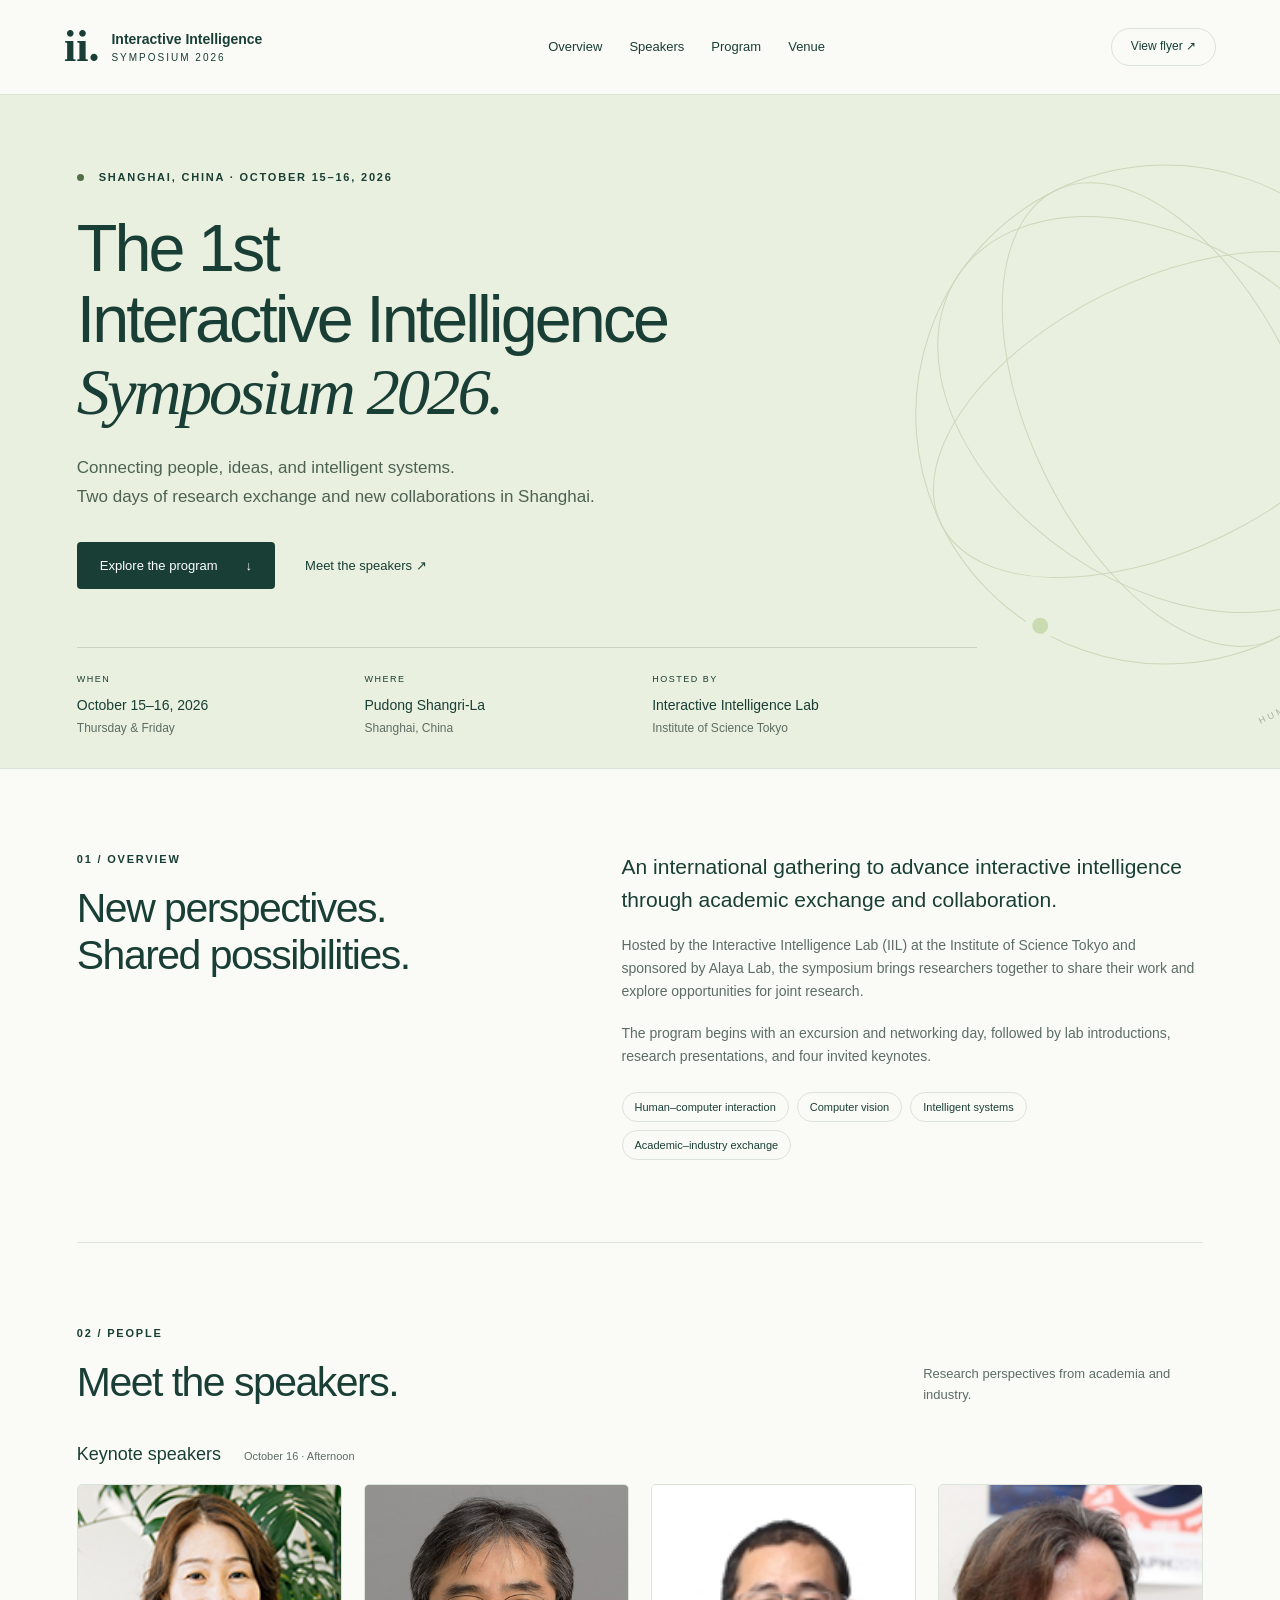
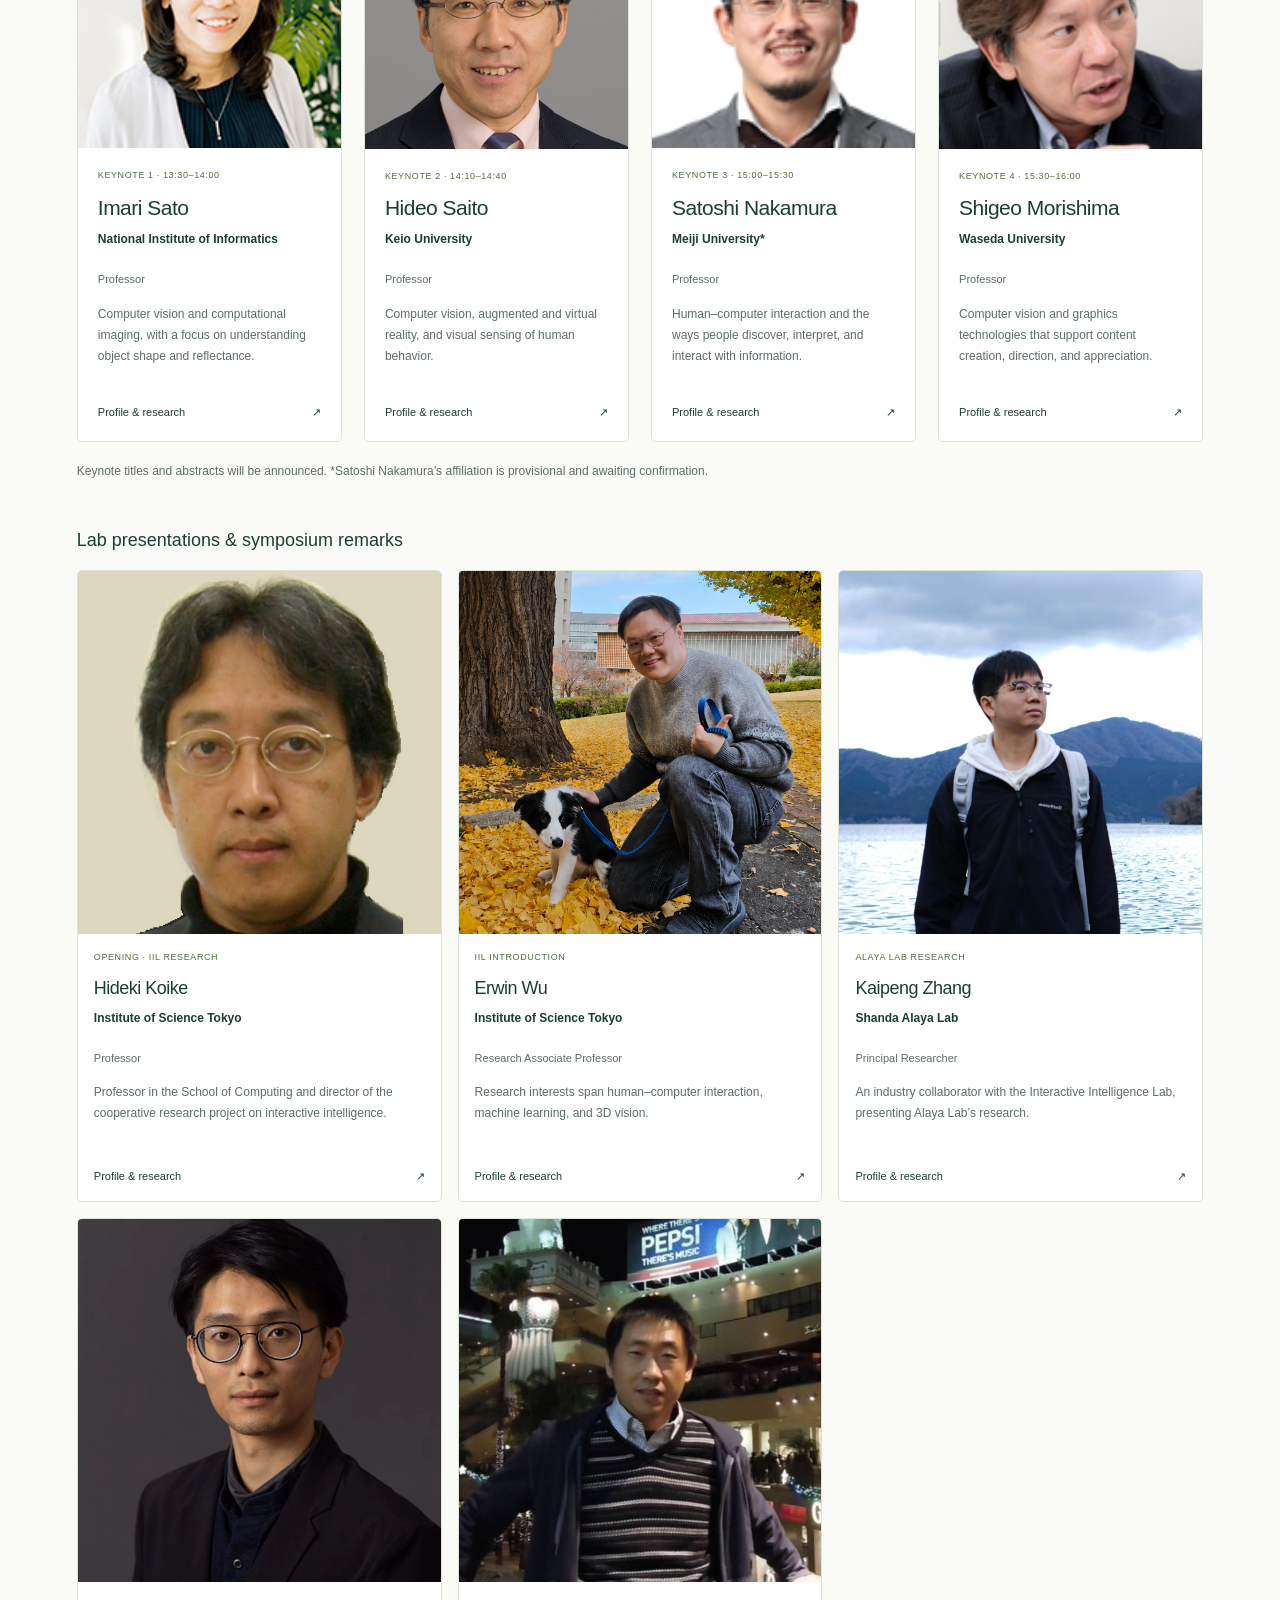
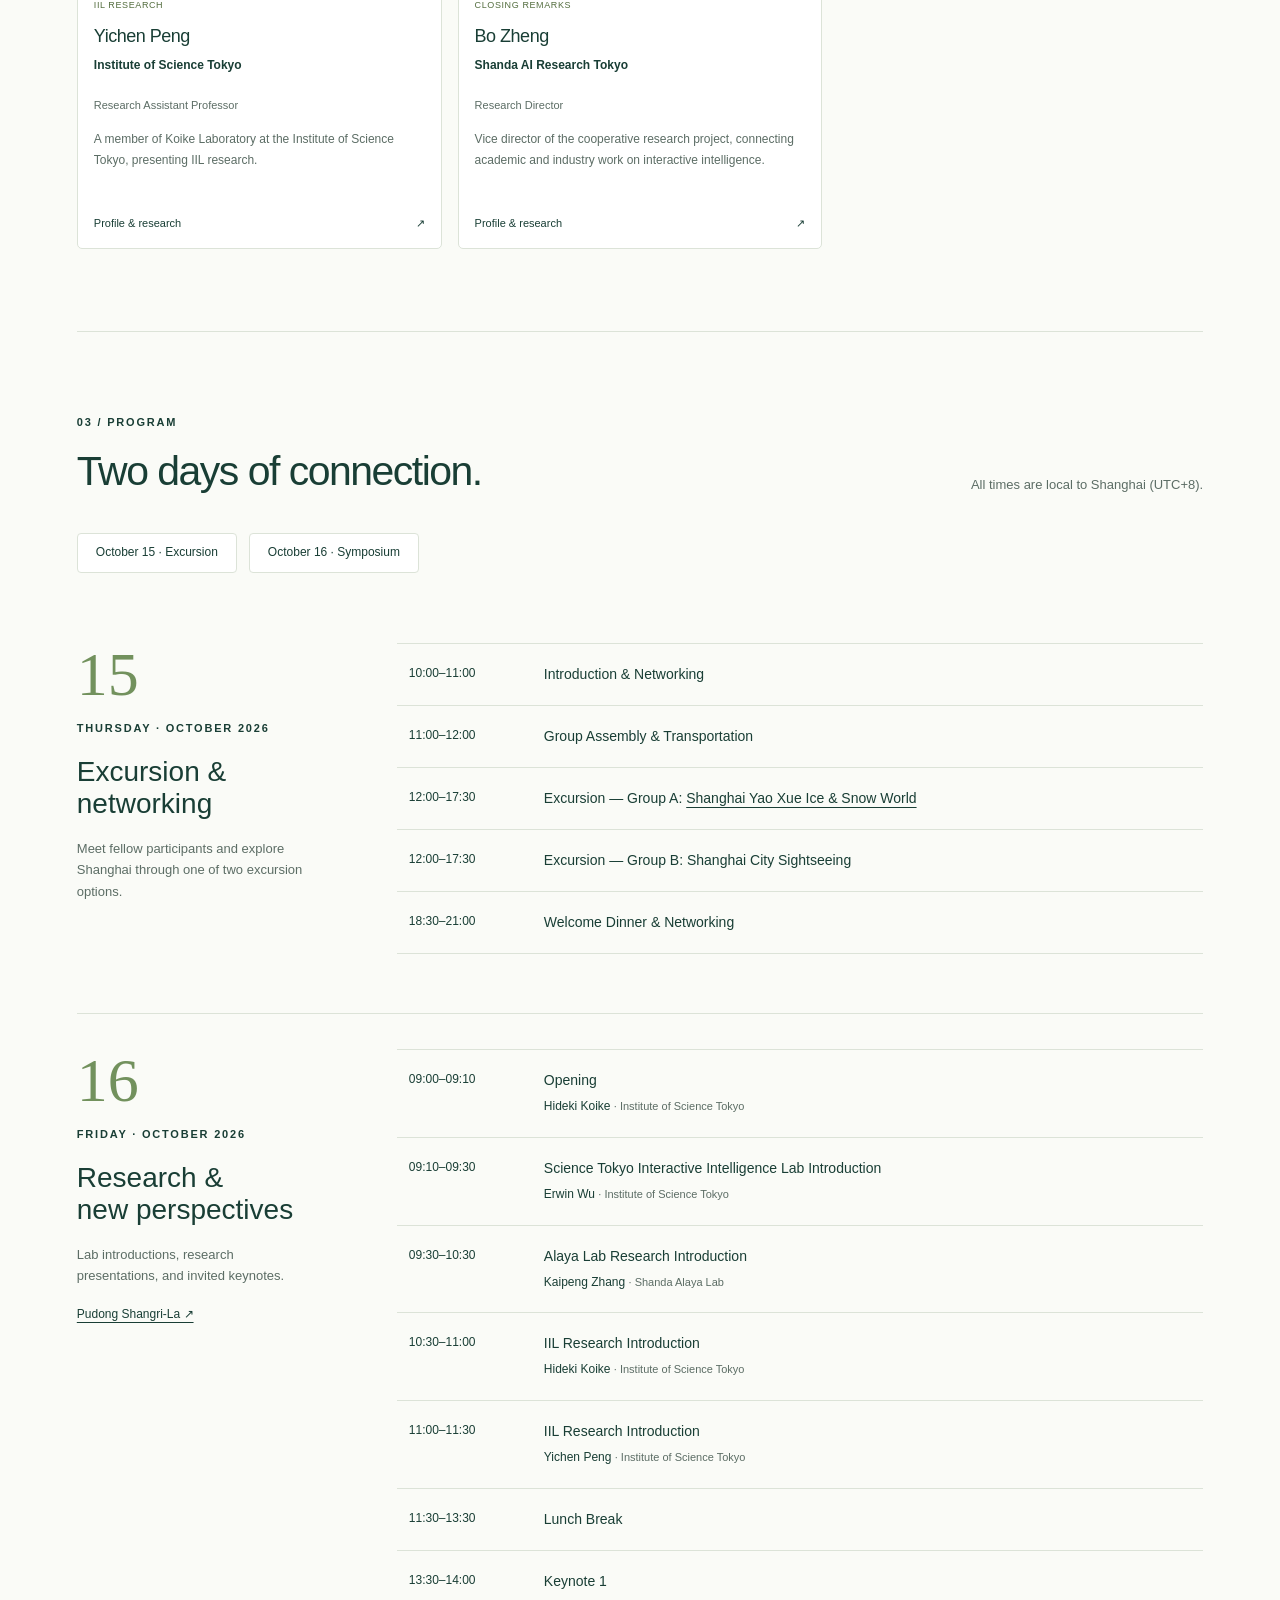
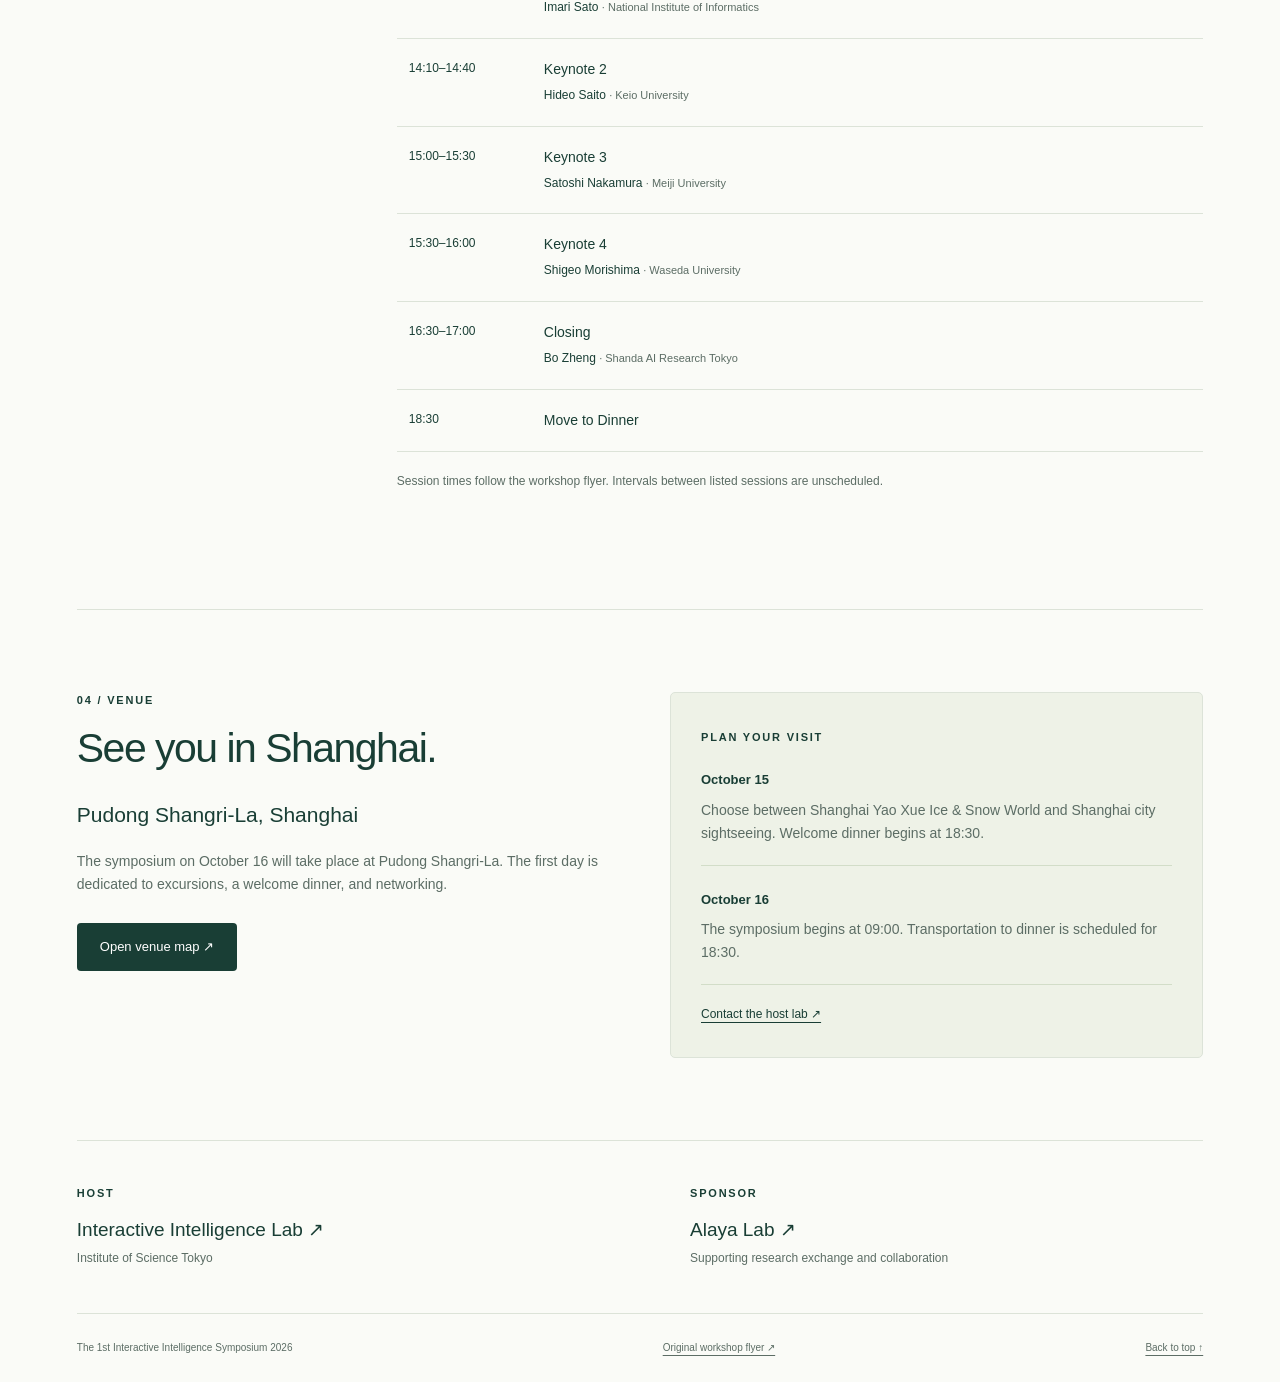
==== index.html @ 343d4a04 "Add files via upload" ====
<!doctype html>
<html lang="en"><head><meta charset="utf-8"><meta name="viewport" content="width=device-width, initial-scale=1"><title>Interactive Intelligence Symposium 2026 · Shanghai</title><meta name="description" content="The 1st Interactive Intelligence Symposium, October 15–16, 2026 in Shanghai. Explore the two-day program, keynote speakers, research talks, and venue."><meta name="theme-color" content="#173f36"><link rel="stylesheet" href="styles.css"></head>
<body><a class="skip" href="#main">Skip to content</a>
<header class="site-header"><a class="brand" href="#"><span class="brand-symbol" aria-hidden="true">ii.</span><span>Interactive Intelligence<span class="brand-sub">SYMPOSIUM 2026</span></span></a><nav aria-label="Main navigation"><a href="#about">Overview</a><a href="#speakers">Speakers</a><a href="#program">Program</a><a href="#venue">Venue</a></nav><a class="nav-button" href="flyer.html">View flyer ↗</a></header>
<main id="main"><section class="hero"><div class="hero-inner"><p class="eyebrow"><span class="dot"></span> SHANGHAI, CHINA · OCTOBER 15–16, 2026</p><h1>The 1st<br>Interactive Intelligence<br><em>Symposium 2026.</em></h1><p class="hero-copy">Connecting people, ideas, and intelligent systems.<br>Two days of research exchange and new collaborations in Shanghai.</p><div class="hero-actions"><a class="button" href="#program">Explore the program <span aria-hidden="true">↓</span></a><a class="text-link" href="#speakers">Meet the speakers <span aria-hidden="true">↗</span></a></div><div class="hero-meta"><div><span>WHEN</span><strong>October 15–16, 2026</strong><small>Thursday &amp; Friday</small></div><div><span>WHERE</span><strong>Pudong Shangri-La</strong><small>Shanghai, China</small></div><div><span>HOSTED BY</span><strong>Interactive Intelligence Lab</strong><small>Institute of Science Tokyo</small></div></div></div><div class="orbit-art" aria-hidden="true"><i></i><i></i><i></i><i></i><b></b><span>HUMAN × INTELLIGENCE</span></div></section>
<section id="about" class="section overview"><div><p class="eyebrow">01 / OVERVIEW</p><h2>New perspectives.<br>Shared possibilities.</h2></div><div><p class="lead">An international gathering to advance interactive intelligence through academic exchange and collaboration.</p><p>Hosted by the Interactive Intelligence Lab (IIL) at the Institute of Science Tokyo and sponsored by Alaya Lab, the symposium brings researchers together to share their work and explore opportunities for joint research.</p><p>The program begins with an excursion and networking day, followed by lab introductions, research presentations, and four invited keynotes.</p><div class="topic-tags"><span>Human–computer interaction</span><span>Computer vision</span><span>Intelligent systems</span><span>Academic–industry exchange</span></div></div></section>
<section id="speakers" class="section speakers-section"><div class="section-heading"><div><p class="eyebrow">02 / PEOPLE</p><h2>Meet the speakers.</h2></div><p>Research perspectives from academia and industry.</p></div><h3 class="group-title">Keynote speakers <span>October 16 · Afternoon</span></h3><div class="people-grid"><article class="person" id="imari-sato"><img src="assets/people/imari-sato.png" alt="Portrait of Imari Sato" width="360" height="360" loading="lazy"><div class="person-body"><p class="session">Keynote 1 · 13:30–14:00</p><h3>Imari Sato</h3><p class="affiliation">National Institute of Informatics</p><p class="position">Professor</p><p class="bio">Computer vision and computational imaging, with a focus on understanding object shape and reflectance.</p><a class="profile" href="https://www.nii.ac.jp/en/faculty/digital_content/sato_imari/" target="_blank" rel="noopener">Profile &amp; research <span aria-hidden="true">↗</span></a></div></article><article class="person" id="hideo-saito"><img src="assets/people/hideo-saito.jpg" alt="Portrait of Hideo Saito" width="360" height="360" loading="lazy"><div class="person-body"><p class="session">Keynote 2 · 14:10–14:40</p><h3>Hideo Saito</h3><p class="affiliation">Keio University</p><p class="position">Professor</p><p class="bio">Computer vision, augmented and virtual reality, and visual sensing of human behavior.</p><a class="profile" href="https://www.keio.ac.jp/en/faculty/k_100011747/" target="_blank" rel="noopener">Profile &amp; research <span aria-hidden="true">↗</span></a></div></article><article class="person" id="satoshi-nakamura"><img src="assets/people/satoshi-nakamura.jpg" alt="Portrait of Satoshi Nakamura" width="360" height="360" loading="lazy"><div class="person-body"><p class="session">Keynote 3 · 15:00–15:30</p><h3>Satoshi Nakamura</h3><p class="affiliation">Meiji University*</p><p class="position">Professor</p><p class="bio">Human–computer interaction and the ways people discover, interpret, and interact with information.</p><a class="profile" href="https://www.meiji.ac.jp/cip/english/undergraduate/ims/faculty.html" target="_blank" rel="noopener">Profile &amp; research <span aria-hidden="true">↗</span></a></div></article><article class="person" id="shigeo-morishima"><img src="assets/people/shigeo-morishima.png" alt="Portrait of Shigeo Morishima" width="360" height="360" loading="lazy"><div class="person-body"><p class="session">Keynote 4 · 15:30–16:00</p><h3>Shigeo Morishima</h3><p class="affiliation">Waseda University</p><p class="position">Professor</p><p class="bio">Computer vision and graphics technologies that support content creation, direction, and appreciation.</p><a class="profile" href="https://w-rdb.waseda.jp/html/100000746_en.html" target="_blank" rel="noopener">Profile &amp; research <span aria-hidden="true">↗</span></a></div></article></div><p class="note">Keynote titles and abstracts will be announced. *Satoshi Nakamura’s affiliation is provisional and awaiting confirmation.</p><h3 class="group-title secondary-title">Lab presentations &amp; symposium remarks</h3><div class="people-grid supporting"><article class="person" id="hideki-koike"><img src="assets/people/hideki-koike.jpg" alt="Portrait of Hideki Koike" width="360" height="360" loading="lazy"><div class="person-body"><p class="session">Opening · IIL research</p><h3>Hideki Koike</h3><p class="affiliation">Institute of Science Tokyo</p><p class="position">Professor</p><p class="bio">Professor in the School of Computing and director of the cooperative research project on interactive intelligence.</p><a class="profile" href="https://www.vogue.cs.titech.ac.jp/koike" target="_blank" rel="noopener">Profile &amp; research <span aria-hidden="true">↗</span></a></div></article><article class="person" id="erwin-wu"><img src="assets/people/erwin-wu.png" alt="Portrait of Erwin Wu" width="360" height="360" loading="lazy"><div class="person-body"><p class="session">IIL introduction</p><h3>Erwin Wu</h3><p class="affiliation">Institute of Science Tokyo</p><p class="position">Research Associate Professor</p><p class="bio">Research interests span human–computer interaction, machine learning, and 3D vision.</p><a class="profile" href="https://erwinwu.com/" target="_blank" rel="noopener">Profile &amp; research <span aria-hidden="true">↗</span></a></div></article><article class="person" id="kaipeng-zhang"><img src="assets/people/kaipeng-zhang.jpg" alt="Portrait of Kaipeng Zhang" width="360" height="360" loading="lazy"><div class="person-body"><p class="session">Alaya Lab research</p><h3>Kaipeng Zhang</h3><p class="affiliation">Shanda Alaya Lab</p><p class="position">Principal Researcher</p><p class="bio">An industry collaborator with the Interactive Intelligence Lab, presenting Alaya Lab’s research.</p><a class="profile" href="https://interactive-intelligence-lab.github.io/lab-homepage/members.html" target="_blank" rel="noopener">Profile &amp; research <span aria-hidden="true">↗</span></a></div></article><article class="person" id="yichen-peng"><img src="assets/people/yichen-peng.jpg" alt="Portrait of Yichen Peng" width="360" height="360" loading="lazy"><div class="person-body"><p class="session">IIL research</p><h3>Yichen Peng</h3><p class="affiliation">Institute of Science Tokyo</p><p class="position">Research Assistant Professor</p><p class="bio">A member of Koike Laboratory at the Institute of Science Tokyo, presenting IIL research.</p><a class="profile" href="https://puckikk1202.github.io/" target="_blank" rel="noopener">Profile &amp; research <span aria-hidden="true">↗</span></a></div></article><article class="person" id="bo-zheng"><img src="assets/people/bo-zheng.jpg" alt="Portrait of Bo Zheng" width="360" height="360" loading="lazy"><div class="person-body"><p class="session">Closing remarks</p><h3>Bo Zheng</h3><p class="affiliation">Shanda AI Research Tokyo</p><p class="position">Research Director</p><p class="bio">Vice director of the cooperative research project, connecting academic and industry work on interactive intelligence.</p><a class="profile" href="https://interactive-intelligence-lab.github.io/lab-homepage/members.html" target="_blank" rel="noopener">Profile &amp; research <span aria-hidden="true">↗</span></a></div></article></div></section>
<section id="program" class="section"><div class="section-heading"><div><p class="eyebrow">03 / PROGRAM</p><h2>Two days of connection.</h2></div><p>All times are local to Shanghai (UTC+8).</p></div><div class="day-links"><a href="#day-one">October 15 · Excursion</a><a href="#day-two">October 16 · Symposium</a></div><div class="day" id="day-one"><div class="day-intro"><span class="day-number">15</span><p class="eyebrow">THURSDAY · OCTOBER 2026</p><h3>Excursion &amp;<br>networking</h3><p>Meet fellow participants and explore Shanghai through one of two excursion options.</p></div><div><ol class="schedule"><li class="schedule-row"><span class="time">10:00–11:00</span><div><h4>Introduction &amp; Networking</h4></div></li><li class="schedule-row"><span class="time">11:00–12:00</span><div><h4>Group Assembly &amp; Transportation</h4></div></li><li class="schedule-row"><span class="time">12:00–17:30</span><div><h4>Excursion — Group A: <a href="https://www.google.com/maps/search/?api=1&amp;query=Shanghai+Yao+Xue+Ice+%26+Snow+World" target="_blank" rel="noopener">Shanghai Yao Xue Ice &amp; Snow World</a></h4></div></li><li class="schedule-row"><span class="time">12:00–17:30</span><div><h4>Excursion — Group B: Shanghai City Sightseeing</h4></div></li><li class="schedule-row"><span class="time">18:30–21:00</span><div><h4>Welcome Dinner &amp; Networking</h4></div></li></ol></div></div><div class="day" id="day-two"><div class="day-intro"><span class="day-number">16</span><p class="eyebrow">FRIDAY · OCTOBER 2026</p><h3>Research &amp;<br>new perspectives</h3><p>Lab introductions, research presentations, and invited keynotes.</p><a href="#venue">Pudong Shangri-La ↗</a></div><div><ol class="schedule"><li class="schedule-row"><span class="time">09:00–09:10</span><div><h4>Opening</h4><a class="schedule-speaker" href="#hideki-koike">Hideki Koike <span>· Institute of Science Tokyo</span></a></div></li><li class="schedule-row"><span class="time">09:10–09:30</span><div><h4>Science Tokyo Interactive Intelligence Lab Introduction</h4><a class="schedule-speaker" href="#erwin-wu">Erwin Wu <span>· Institute of Science Tokyo</span></a></div></li><li class="schedule-row"><span class="time">09:30–10:30</span><div><h4>Alaya Lab Research Introduction</h4><a class="schedule-speaker" href="#kaipeng-zhang">Kaipeng Zhang <span>· Shanda Alaya Lab</span></a></div></li><li class="schedule-row"><span class="time">10:30–11:00</span><div><h4>IIL Research Introduction</h4><a class="schedule-speaker" href="#hideki-koike">Hideki Koike <span>· Institute of Science Tokyo</span></a></div></li><li class="schedule-row"><span class="time">11:00–11:30</span><div><h4>IIL Research Introduction</h4><a class="schedule-speaker" href="#yichen-peng">Yichen Peng <span>· Institute of Science Tokyo</span></a></div></li><li class="schedule-row"><span class="time">11:30–13:30</span><div><h4>Lunch Break</h4></div></li><li class="schedule-row"><span class="time">13:30–14:00</span><div><h4>Keynote 1</h4><a class="schedule-speaker" href="#imari-sato">Imari Sato <span>· National Institute of Informatics</span></a></div></li><li class="schedule-row"><span class="time">14:10–14:40</span><div><h4>Keynote 2</h4><a class="schedule-speaker" href="#hideo-saito">Hideo Saito <span>· Keio University</span></a></div></li><li class="schedule-row"><span class="time">15:00–15:30</span><div><h4>Keynote 3</h4><a class="schedule-speaker" href="#satoshi-nakamura">Satoshi Nakamura <span>· Meiji University</span></a></div></li><li class="schedule-row"><span class="time">15:30–16:00</span><div><h4>Keynote 4</h4><a class="schedule-speaker" href="#shigeo-morishima">Shigeo Morishima <span>· Waseda University</span></a></div></li><li class="schedule-row"><span class="time">16:30–17:00</span><div><h4>Closing</h4><a class="schedule-speaker" href="#bo-zheng">Bo Zheng <span>· Shanda AI Research Tokyo</span></a></div></li><li class="schedule-row"><span class="time">18:30</span><div><h4>Move to Dinner</h4></div></li></ol><p class="note">Session times follow the workshop flyer. Intervals between listed sessions are unscheduled.</p></div></div></section>
<section id="venue" class="section venue"><div><p class="eyebrow">04 / VENUE</p><h2>See you in Shanghai.</h2><p class="lead">Pudong Shangri-La, Shanghai</p><p>The symposium on October 16 will take place at Pudong Shangri-La. The first day is dedicated to excursions, a welcome dinner, and networking.</p><a class="button" href="https://www.google.com/maps/search/?api=1&amp;query=Pudong+Shangri-La%2C+Shanghai" target="_blank" rel="noopener">Open venue map ↗</a></div><div class="visit-card"><p class="eyebrow">PLAN YOUR VISIT</p><div><strong>October 15</strong><p>Choose between Shanghai Yao Xue Ice &amp; Snow World and Shanghai city sightseeing. Welcome dinner begins at 18:30.</p></div><div><strong>October 16</strong><p>The symposium begins at 09:00. Transportation to dinner is scheduled for 18:30.</p></div><a href="https://interactive-intelligence-lab.github.io/lab-homepage/contact.html" target="_blank" rel="noopener">Contact the host lab ↗</a></div></section>
<section class="section hosts"><div><p class="eyebrow">HOST</p><a href="https://interactive-intelligence-lab.github.io/lab-homepage/">Interactive Intelligence Lab ↗</a><p>Institute of Science Tokyo</p></div><div><p class="eyebrow">SPONSOR</p><a href="https://alayalab.ai/">Alaya Lab ↗</a><p>Supporting research exchange and collaboration</p></div></section></main><footer><p>The 1st Interactive Intelligence Symposium 2026</p><a href="flyer.html">Original workshop flyer ↗</a><a href="#">Back to top ↑</a></footer></body></html>
---- styles.css ----
:root{--ink:#193e35;--muted:#5c6d65;--paper:#fafbf7;--line:#dce3d8;--accent:#d5ed91;--max:1200px}*{box-sizing:border-box}html{scroll-behavior:smooth;scroll-padding-top:110px}body{margin:0;color:var(--ink);background:var(--paper);font-family:Arial,Helvetica,sans-serif;font-size:16px;line-height:1.65}a{color:inherit;text-underline-offset:4px}a:hover{color:#55723a}a:focus-visible{outline:3px solid #789831;outline-offset:5px}h1,h2,h3,h4,p{margin:0}h1,h2,h3,h4{line-height:1.15}p+p{margin-top:18px}.site-header{min-height:94px;display:flex;align-items:center;justify-content:space-between;gap:24px;max-width:1440px;margin:auto;padding:16px 5%;background:var(--paper)}.brand{display:flex;align-items:center;gap:12px;text-decoration:none;font-size:14px;font-weight:700;line-height:1.5}.brand-symbol{font-family:Georgia,serif;font-size:44px;line-height:1}.brand-sub{display:block;font-size:10px;letter-spacing:2px;font-weight:400}nav{display:flex;gap:27px}nav a{font-size:13px;text-decoration:none}.nav-button{border:1px solid var(--line);border-radius:24px;padding:8px 19px;font-size:12px;text-decoration:none}.hero{position:relative;overflow:hidden;background:#eaf0df;border-top:1px solid var(--line);border-bottom:1px solid var(--line)}.hero-inner{max-width:var(--max);margin:auto;padding:74px 0 0;position:relative;z-index:1}.eyebrow{font-size:11px;letter-spacing:1.8px;font-weight:700;line-height:1.6}.dot{display:inline-block;background:#527047;width:7px;height:7px;border-radius:100%;margin-right:10px}h1{font-weight:500;font-size:clamp(42px,5.2vw,72px);letter-spacing:-3px;margin:26px 0;line-height:1.08}h1 em{font-family:Georgia,'Times New Roman',serif;font-weight:400}.hero-copy{font-size:17px;color:#4c6253;line-height:1.7;max-width:570px}.hero-actions{display:flex;align-items:center;gap:30px;margin:30px 0 58px}.button{display:inline-flex;gap:28px;align-items:center;padding:13px 23px;background:var(--ink);color:white;border-radius:4px;text-decoration:none;font-size:13px}.button:hover{background:#2d5647;color:white}.text-link{font-size:13px;text-decoration:none}.hero-meta{border-top:1px solid #c9d4bf;display:grid;grid-template-columns:1fr 1fr 1.25fr;max-width:900px;padding:24px 0 29px;gap:28px}.hero-meta span,.hero-meta strong,.hero-meta small{display:block}.hero-meta span{font-size:9px;letter-spacing:1.5px;margin-bottom:7px}.hero-meta strong{font-size:14px;font-weight:500}.hero-meta small{font-size:12px;color:var(--muted);margin-top:2px}.orbit-art{position:absolute;right:-140px;top:5px;width:700px;height:630px;opacity:.55;transform:rotate(-26deg);pointer-events:none}.orbit-art i{position:absolute;border:1px solid #94aa76;border-radius:50%;width:500px;height:500px;top:45px;left:60px}.orbit-art i:nth-child(2){width:270px;left:175px}.orbit-art i:nth-child(3){height:270px;top:160px}.orbit-art i:nth-child(4){transform:rotate(60deg);height:340px;top:125px}.orbit-art b{width:30px;height:30px;background:#91b65e;border:7px solid #eaf0df;border-radius:50%;position:absolute;left:90px;top:415px}.orbit-art span{position:absolute;bottom:10px;left:260px;font-size:9px;letter-spacing:3px}.section{max-width:var(--max);margin:auto;padding:82px 0;border-bottom:1px solid var(--line)}.overview{display:grid;grid-template-columns:1fr 1.2fr;gap:100px}h2{font-size:clamp(30px,3.2vw,43px);letter-spacing:-1.5px;font-weight:500;margin-top:16px}.lead{font-size:21px;line-height:1.55;margin-bottom:18px}.overview p:not(.eyebrow):not(.lead),.venue p:not(.eyebrow):not(.lead){color:var(--muted);font-size:14px}.topic-tags{display:flex;flex-wrap:wrap;gap:8px;margin-top:24px}.topic-tags span{border:1px solid var(--line);border-radius:30px;font-size:11px;padding:5px 12px}.section-heading{display:flex;justify-content:space-between;align-items:flex-end;gap:30px;margin-bottom:38px}.section-heading>p{font-size:13px;color:var(--muted);max-width:280px}.group-title{font-weight:500;font-size:18px;margin:28px 0 20px}.group-title span{font-size:11px;color:var(--muted);font-weight:400;margin-left:18px}.people-grid{display:grid;grid-template-columns:repeat(4,1fr);gap:22px}.person{border:1px solid var(--line);background:white;overflow:hidden;border-radius:5px;scroll-margin-top:30px}.person img{display:block;width:100%;height:auto;aspect-ratio:1;object-fit:cover;object-position:center 25%;background:#e8eadd}.person-body{padding:20px}.session{font-size:9px;letter-spacing:.6px;text-transform:uppercase;color:#536d3e;margin-bottom:13px}.person h3{font-size:21px;font-weight:500;letter-spacing:-.5px}.affiliation{font-size:12px;font-weight:700;margin-top:10px;line-height:1.5;min-height:36px}.person .position{font-size:11px;color:var(--muted);margin-top:4px}.person .bio{font-size:12px;line-height:1.75;color:var(--muted);margin:15px 0;min-height:84px}.profile{font-size:11px;display:flex;justify-content:space-between;text-decoration:none}.note{font-size:12px;color:var(--muted);margin-top:20px}.secondary-title{margin-top:48px}.supporting{grid-template-columns:repeat(5,1fr);gap:16px}.supporting .person-body{padding:16px}.supporting h3{font-size:18px}.supporting .bio{min-height:125px}.day-links{display:flex;gap:12px;margin-bottom:35px;flex-wrap:wrap}.day-links a{border:1px solid var(--line);padding:9px 18px;font-size:12px;border-radius:4px;text-decoration:none;background:white}.day-links a:hover{background:#eaf0df}.day{display:grid;grid-template-columns:280px 1fr;gap:70px;padding:35px 0}.day+.day{border-top:1px solid var(--line);margin-top:24px}.day-number{display:block;font-size:62px;font-family:Georgia,serif;line-height:1;margin-bottom:15px;color:#72915d}.day-intro h3{font-size:28px;font-weight:500;margin:18px 0}.day-intro>p:not(.eyebrow){font-size:13px;color:var(--muted);max-width:230px}.day-intro>a{display:inline-block;font-size:12px;margin-top:18px}.schedule{list-style:none;padding:0;margin:0}.schedule-row{display:grid;grid-template-columns:115px 1fr;gap:20px;padding:20px 12px;border-bottom:1px solid var(--line)}.schedule-row:first-child{border-top:1px solid var(--line)}.time{font-size:12px;font-variant-numeric:tabular-nums;white-space:nowrap}.schedule-row h4{font-size:14px;font-weight:500;line-height:1.5}.schedule-speaker{display:block;margin-top:6px;font-size:12px;text-decoration:none}.schedule-speaker span{color:var(--muted);font-size:11px}.schedule-row:has(.schedule-speaker):hover{background:#eef2e7}.venue{display:grid;grid-template-columns:1fr 1fr;gap:100px}.venue .lead{margin-top:27px}.venue .button{margin-top:27px}.visit-card{background:#eef2e7;border:1px solid var(--line);padding:30px;border-radius:5px}.visit-card>div{padding:20px 0;border-bottom:1px solid #d2ddc8}.visit-card strong{font-size:13px}.visit-card p{margin-top:6px}.visit-card>a{display:inline-block;margin-top:20px;font-size:12px}.hosts{display:grid;grid-template-columns:1fr 1fr;padding:44px 0;gap:100px}.hosts a{display:block;font-size:19px;margin-top:12px;text-decoration:none}.hosts p:not(.eyebrow){font-size:12px;color:var(--muted);margin-top:3px}footer{max-width:var(--max);margin:auto;padding:26px 0;display:flex;justify-content:space-between;gap:20px;font-size:10px;color:var(--muted)}.skip{position:absolute;left:20px;top:-100px;z-index:5;background:white;padding:12px}.skip:focus{top:10px}
@media(min-width:1450px){.orbit-art{right:calc((100vw - 1440px)/2 - 120px)}}
@media(max-width:1300px){.section,.hero-inner,footer{margin-left:6%;margin-right:6%}.orbit-art{right:-280px;opacity:.35}.overview,.venue{gap:60px}.day{gap:40px}.supporting{grid-template-columns:repeat(3,1fr)}.supporting .bio{min-height:70px}}
@media(max-width:850px){.site-header{flex-wrap:wrap;gap:12px;padding:15px 6%}nav{order:3;width:100%;justify-content:space-between;border-top:1px solid var(--line);padding-top:12px}.hero-inner{padding-top:45px}h1{letter-spacing:-2px}.orbit-art{right:-430px;opacity:.25}.hero-copy{font-size:15px}.hero-meta{grid-template-columns:1fr 1fr}.hero-meta>div:last-child{grid-column:1/-1}.section{padding:55px 0}.overview,.venue{grid-template-columns:1fr;gap:30px}.people-grid,.supporting{grid-template-columns:repeat(2,1fr)}.day{grid-template-columns:1fr;gap:25px}.day-intro h3 br{display:none}.day-intro>p:not(.eyebrow){max-width:none}.day-number{font-size:45px}.section-heading{display:block}.section-heading>p{margin-top:16px;max-width:none}.hosts{gap:30px}.group-title span{display:block;margin:8px 0 0}footer{flex-wrap:wrap}.person .bio{min-height:84px}}
@media(max-width:460px){.brand{font-size:11px;gap:8px}.brand-sub{font-size:8px}.nav-button{padding:7px 12px;font-size:10px}.brand-symbol{font-size:36px}h1{font-size:39px}.eyebrow{font-size:9px;letter-spacing:1.2px}.hero-actions{gap:20px;align-items:flex-start;flex-direction:column;margin-bottom:35px}.hero-meta{gap:20px}.hero-meta strong{font-size:12px}.people-grid,.supporting{gap:12px}.person-body,.supporting .person-body{padding:13px}.person h3,.supporting h3{font-size:17px}.session{font-size:8px;min-height:26px}.affiliation{font-size:11px;min-height:50px}.person .bio{font-size:11px;min-height:132px}.person .position{min-height:35px}.profile{font-size:10px}.schedule-row{grid-template-columns:87px 1fr;gap:10px;padding:18px 0}.time{font-size:10px}.schedule-row h4{font-size:13px}.schedule-speaker span{display:block}.hosts{grid-template-columns:1fr}footer p{width:100%}}
@media(prefers-reduced-motion:reduce){html{scroll-behavior:auto}}
@media print{body{background:white}.site-header nav,.nav-button,.orbit-art,.hero-actions,.day-links,.skip{display:none}.section,.hero-inner,footer{margin:0;padding:24px}.hero{background:white}h1{font-size:36px}.people-grid,.supporting{grid-template-columns:repeat(3,1fr)}.person{break-inside:avoid}.person img{max-height:150px;object-fit:contain}.person .bio,.supporting .bio{min-height:0}.day{display:block}.day-intro{margin-bottom:20px}.schedule-row{break-inside:avoid}.venue,.overview{gap:30px}}
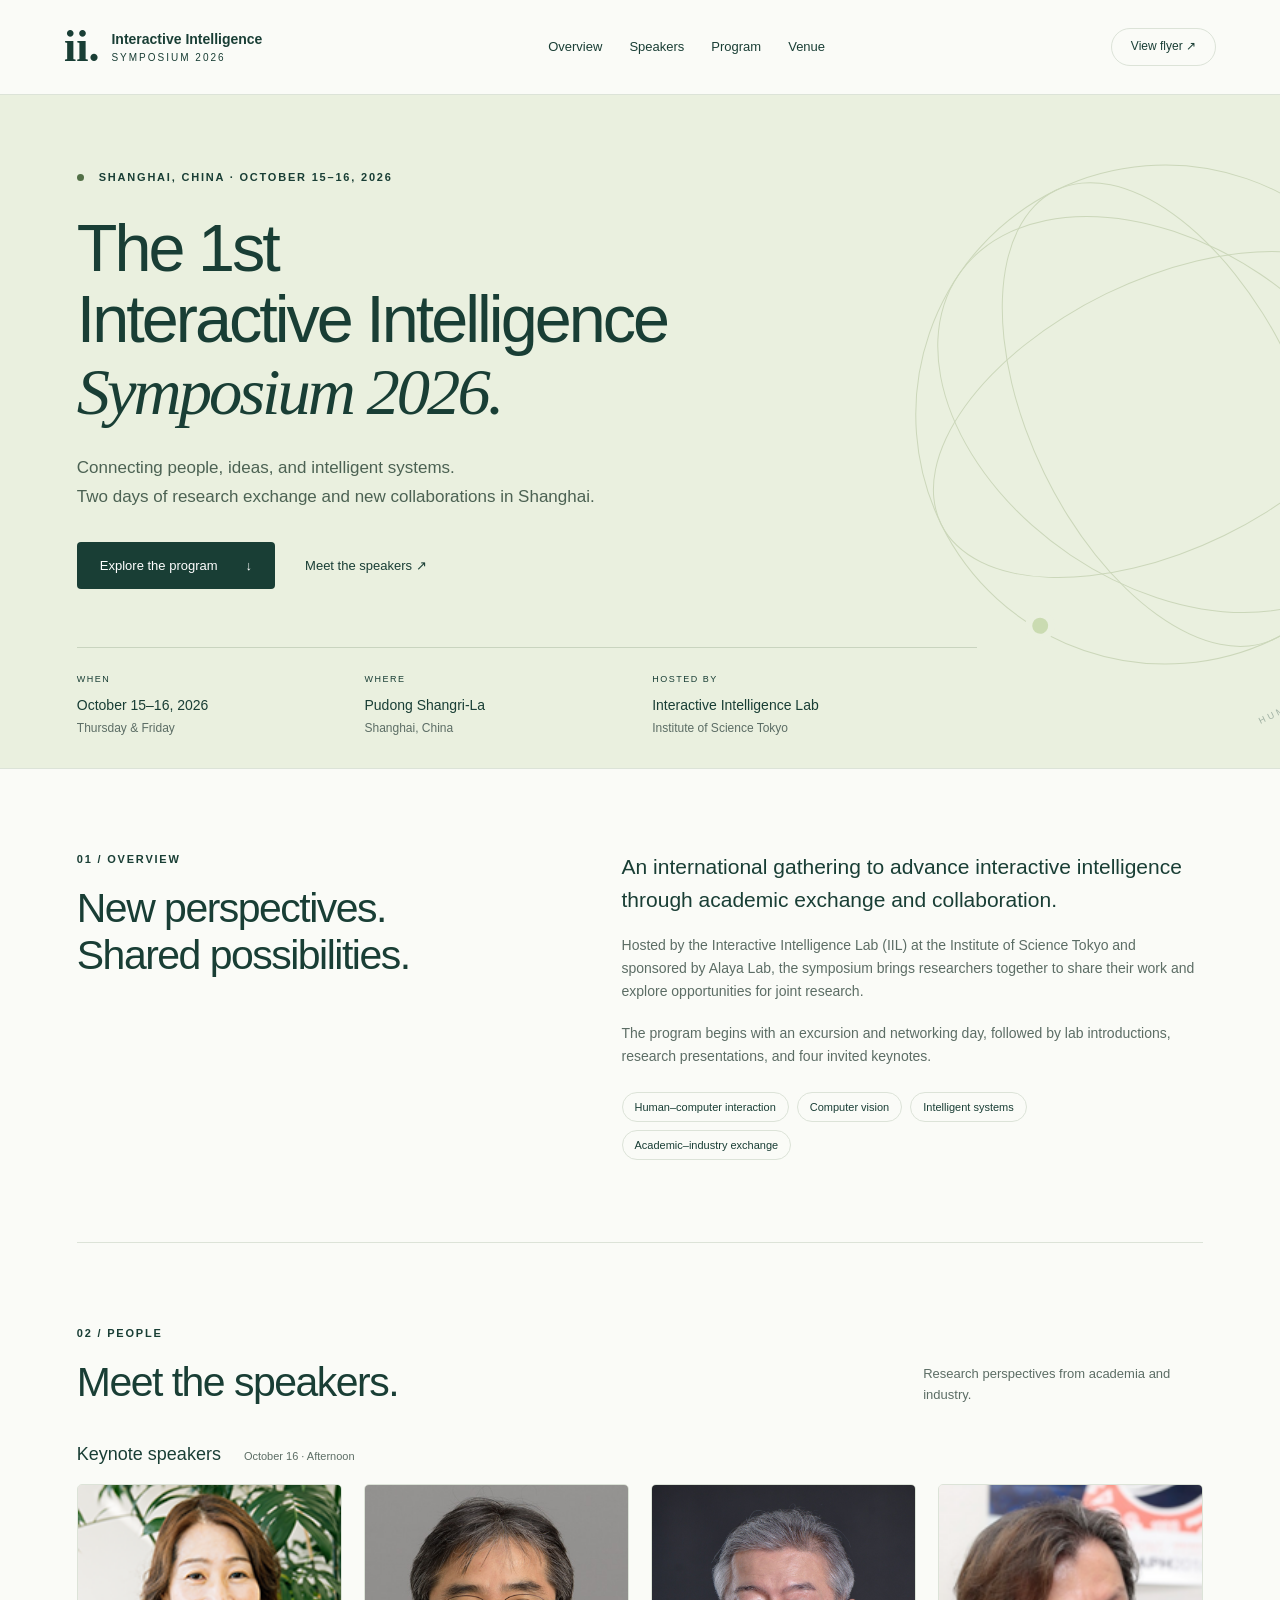
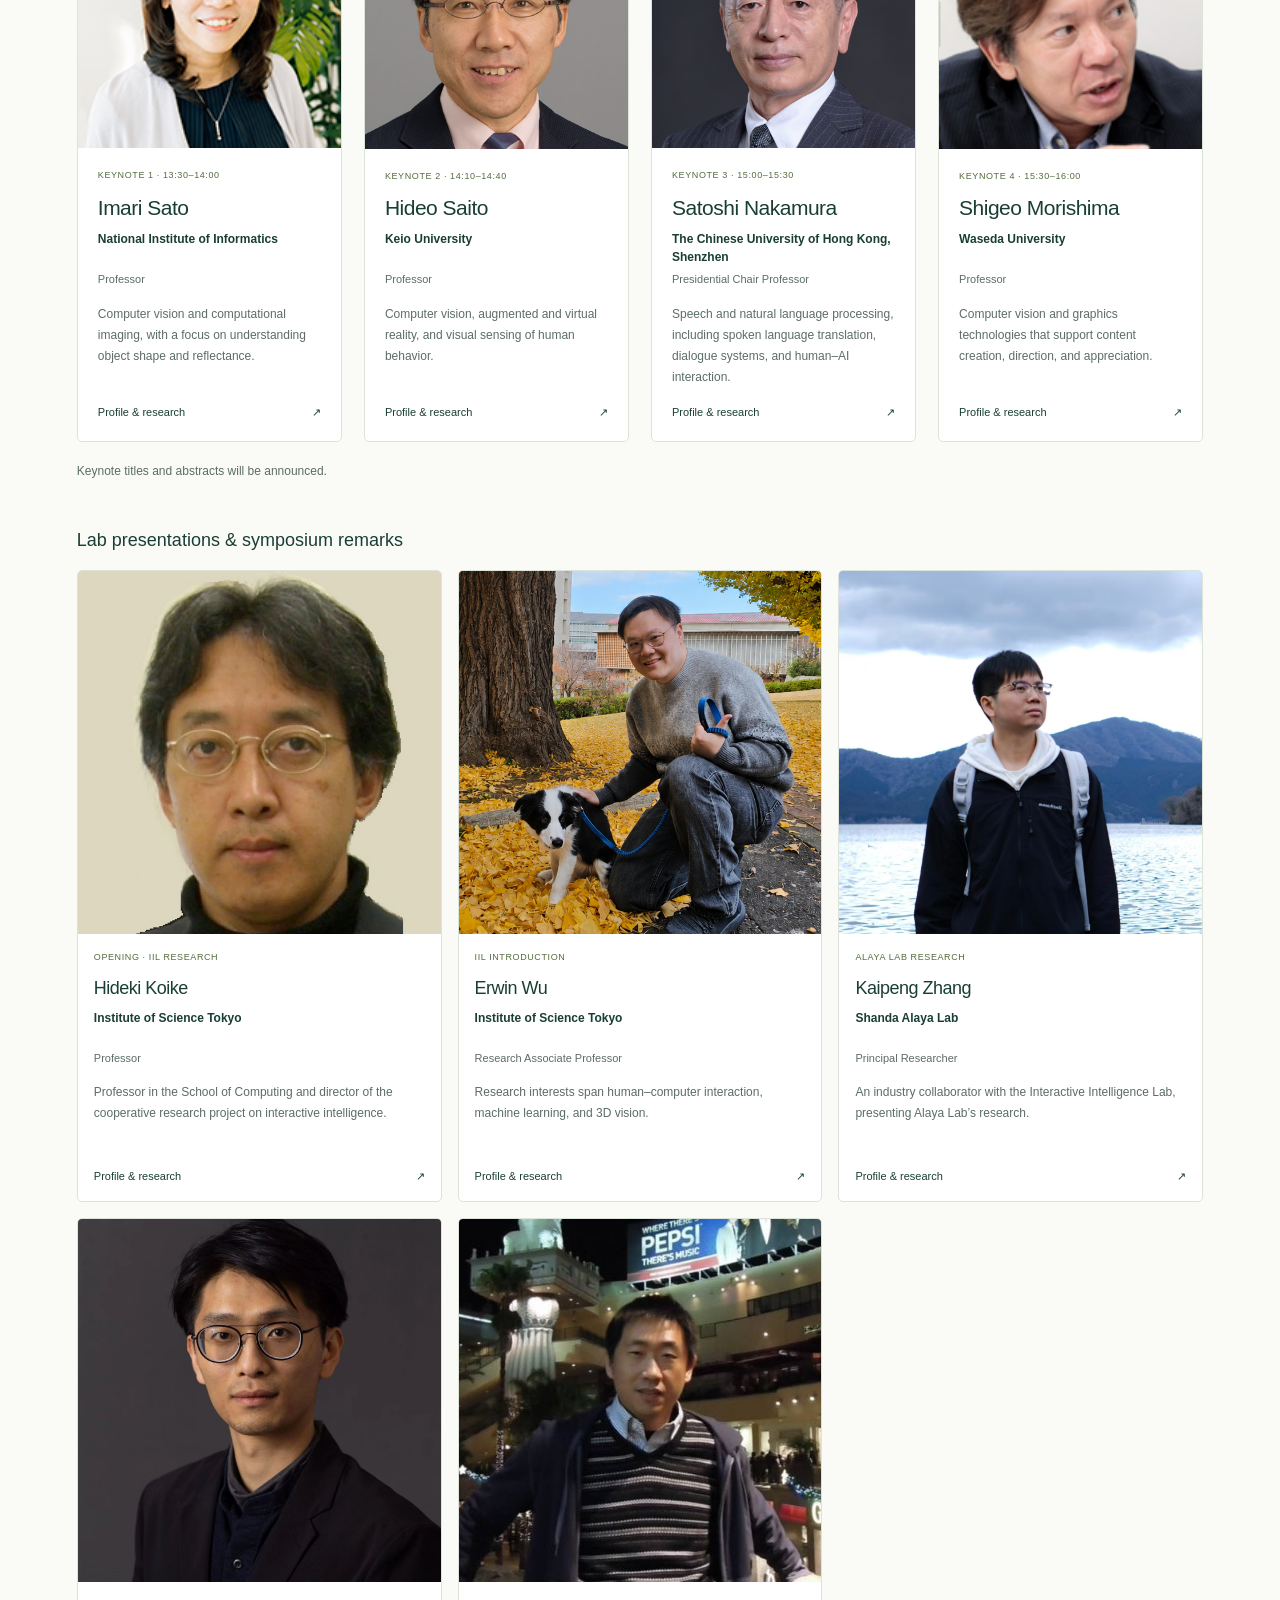
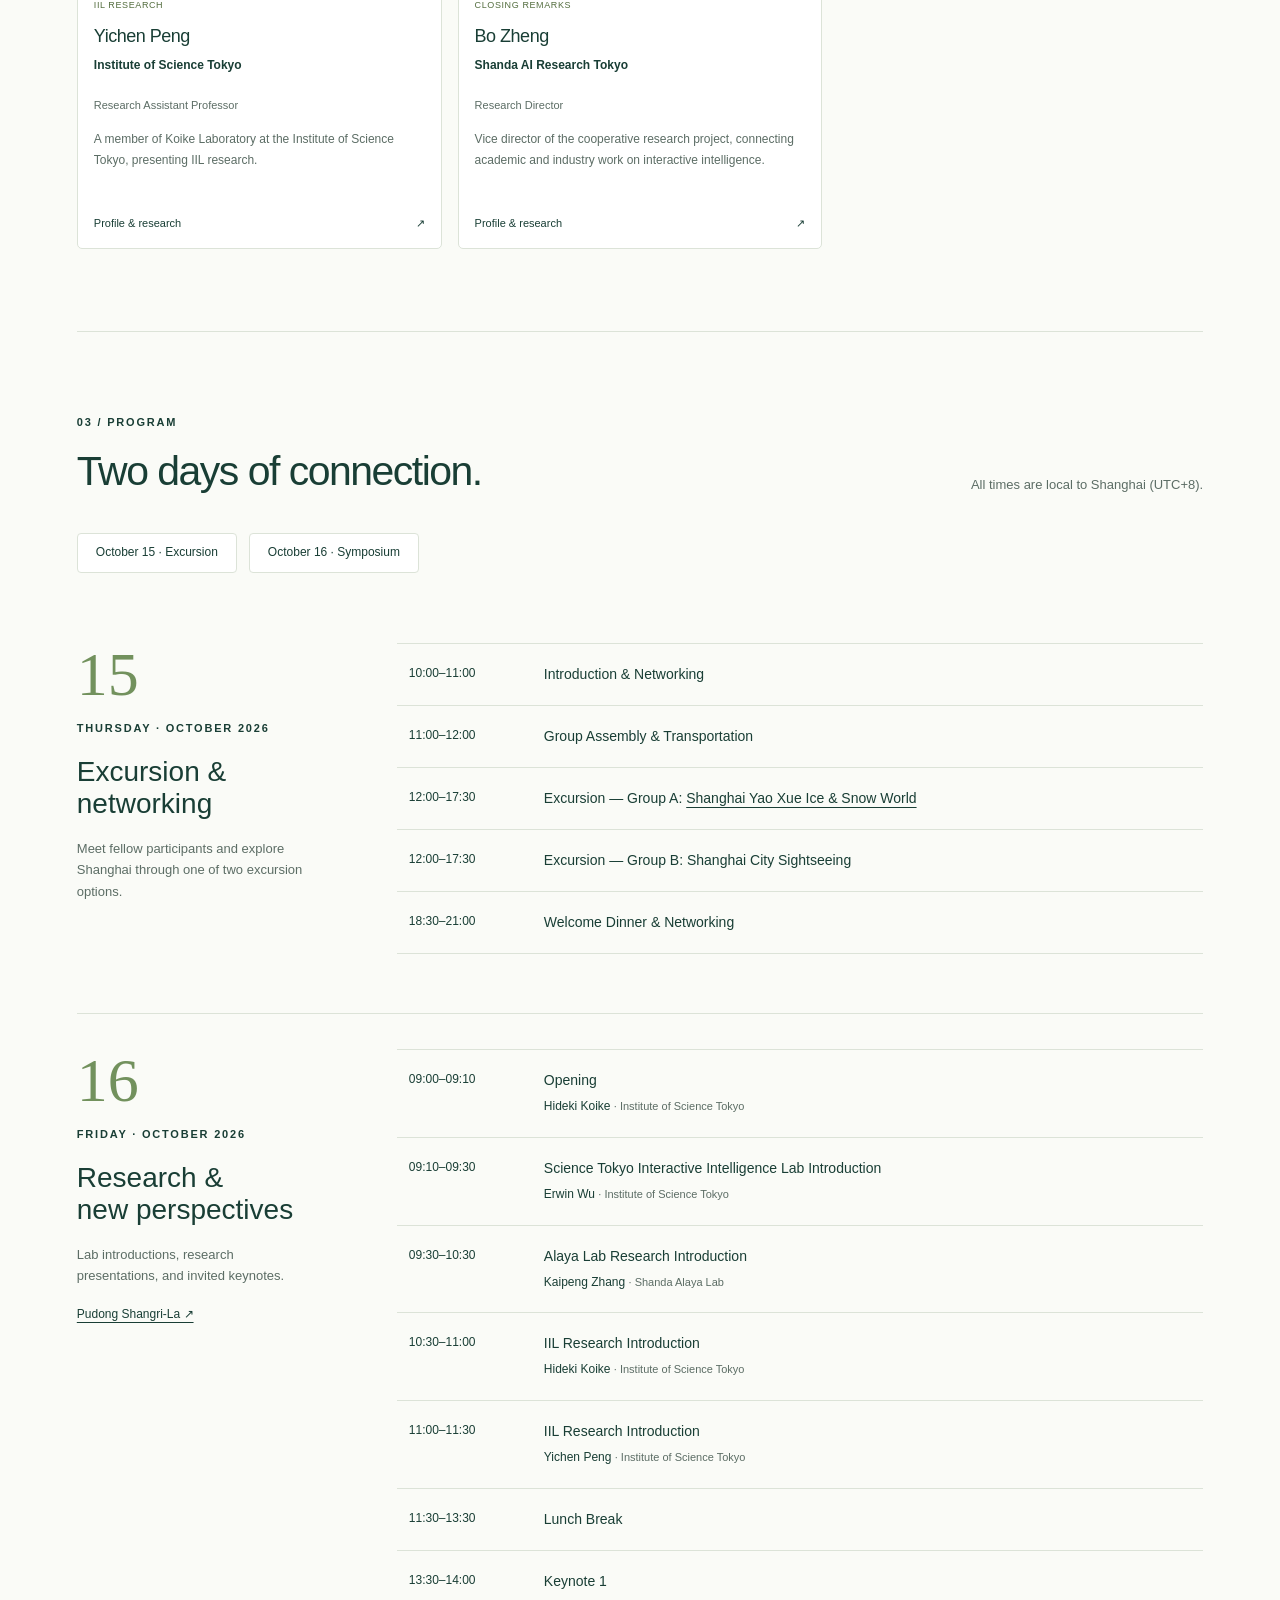
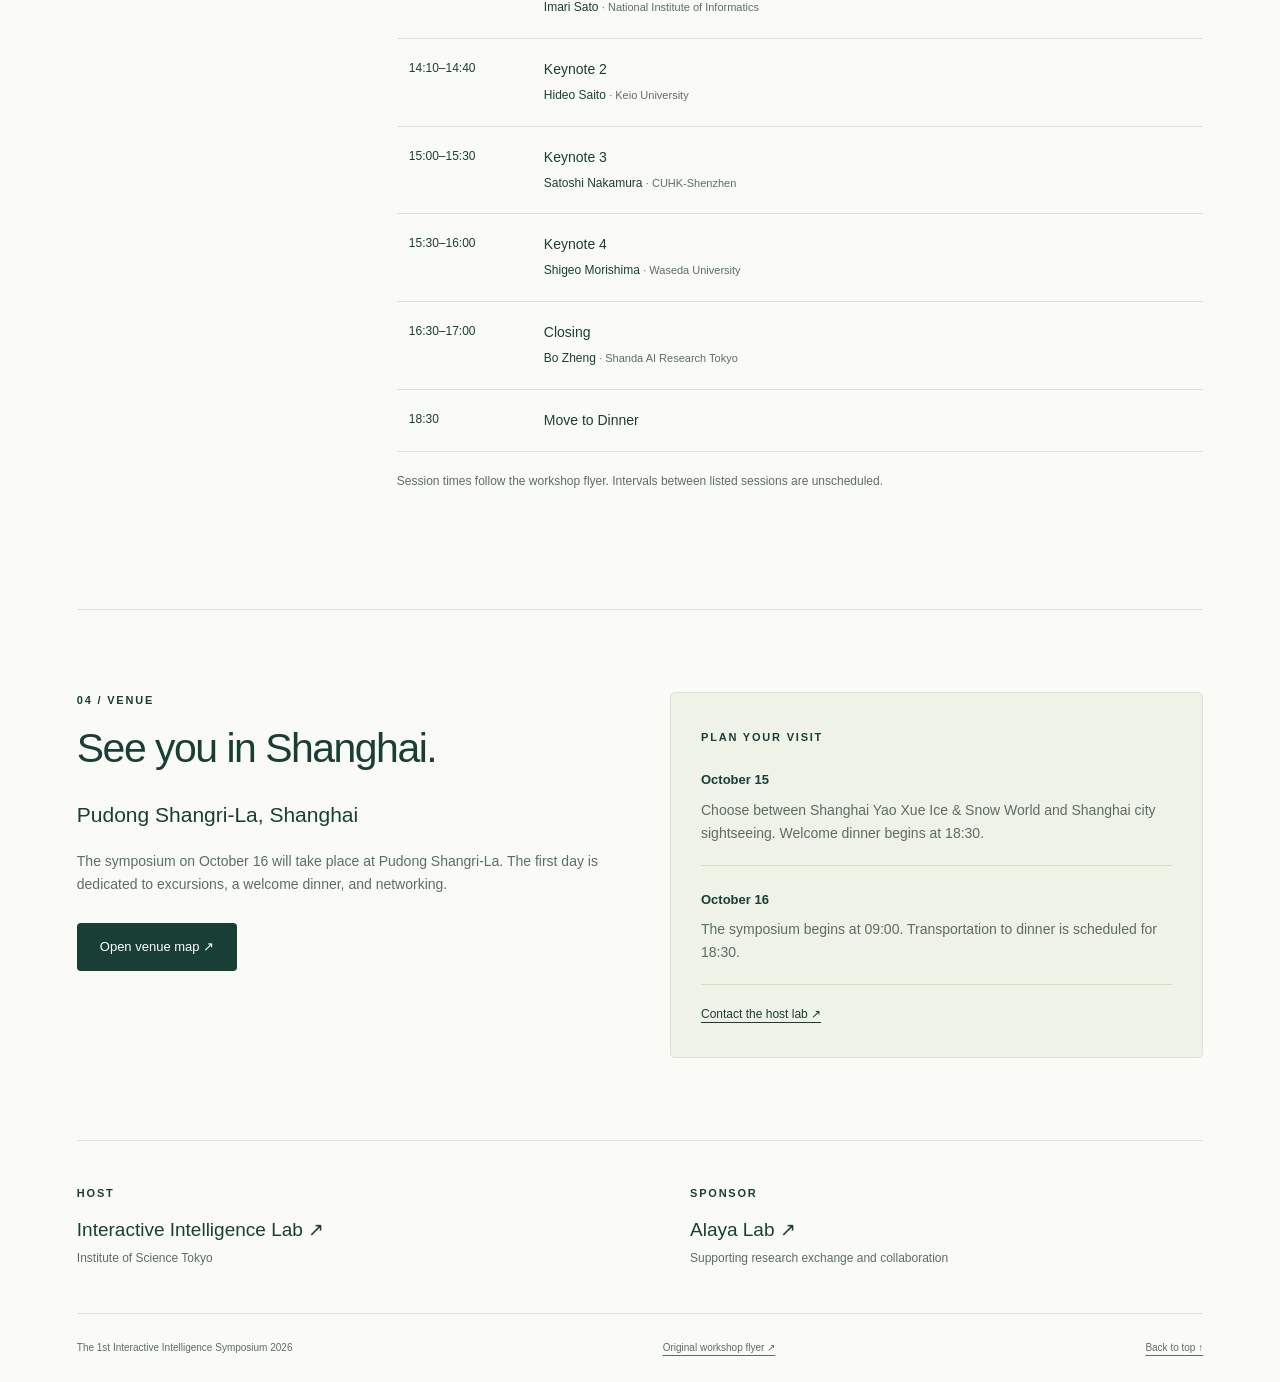
==== commit edb4c255: "Add files via upload" ====
--- a/index.html
+++ b/index.html
@@ -4,7 +4,7 @@
 <header class="site-header"><a class="brand" href="#"><span class="brand-symbol" aria-hidden="true">ii.</span><span>Interactive Intelligence<span class="brand-sub">SYMPOSIUM 2026</span></span></a><nav aria-label="Main navigation"><a href="#about">Overview</a><a href="#speakers">Speakers</a><a href="#program">Program</a><a href="#venue">Venue</a></nav><a class="nav-button" href="flyer.html">View flyer ↗</a></header>
 <main id="main"><section class="hero"><div class="hero-inner"><p class="eyebrow"><span class="dot"></span> SHANGHAI, CHINA · OCTOBER 15–16, 2026</p><h1>The 1st<br>Interactive Intelligence<br><em>Symposium 2026.</em></h1><p class="hero-copy">Connecting people, ideas, and intelligent systems.<br>Two days of research exchange and new collaborations in Shanghai.</p><div class="hero-actions"><a class="button" href="#program">Explore the program <span aria-hidden="true">↓</span></a><a class="text-link" href="#speakers">Meet the speakers <span aria-hidden="true">↗</span></a></div><div class="hero-meta"><div><span>WHEN</span><strong>October 15–16, 2026</strong><small>Thursday &amp; Friday</small></div><div><span>WHERE</span><strong>Pudong Shangri-La</strong><small>Shanghai, China</small></div><div><span>HOSTED BY</span><strong>Interactive Intelligence Lab</strong><small>Institute of Science Tokyo</small></div></div></div><div class="orbit-art" aria-hidden="true"><i></i><i></i><i></i><i></i><b></b><span>HUMAN × INTELLIGENCE</span></div></section>
 <section id="about" class="section overview"><div><p class="eyebrow">01 / OVERVIEW</p><h2>New perspectives.<br>Shared possibilities.</h2></div><div><p class="lead">An international gathering to advance interactive intelligence through academic exchange and collaboration.</p><p>Hosted by the Interactive Intelligence Lab (IIL) at the Institute of Science Tokyo and sponsored by Alaya Lab, the symposium brings researchers together to share their work and explore opportunities for joint research.</p><p>The program begins with an excursion and networking day, followed by lab introductions, research presentations, and four invited keynotes.</p><div class="topic-tags"><span>Human–computer interaction</span><span>Computer vision</span><span>Intelligent systems</span><span>Academic–industry exchange</span></div></div></section>
-<section id="speakers" class="section speakers-section"><div class="section-heading"><div><p class="eyebrow">02 / PEOPLE</p><h2>Meet the speakers.</h2></div><p>Research perspectives from academia and industry.</p></div><h3 class="group-title">Keynote speakers <span>October 16 · Afternoon</span></h3><div class="people-grid"><article class="person" id="imari-sato"><img src="assets/people/imari-sato.png" alt="Portrait of Imari Sato" width="360" height="360" loading="lazy"><div class="person-body"><p class="session">Keynote 1 · 13:30–14:00</p><h3>Imari Sato</h3><p class="affiliation">National Institute of Informatics</p><p class="position">Professor</p><p class="bio">Computer vision and computational imaging, with a focus on understanding object shape and reflectance.</p><a class="profile" href="https://www.nii.ac.jp/en/faculty/digital_content/sato_imari/" target="_blank" rel="noopener">Profile &amp; research <span aria-hidden="true">↗</span></a></div></article><article class="person" id="hideo-saito"><img src="assets/people/hideo-saito.jpg" alt="Portrait of Hideo Saito" width="360" height="360" loading="lazy"><div class="person-body"><p class="session">Keynote 2 · 14:10–14:40</p><h3>Hideo Saito</h3><p class="affiliation">Keio University</p><p class="position">Professor</p><p class="bio">Computer vision, augmented and virtual reality, and visual sensing of human behavior.</p><a class="profile" href="https://www.keio.ac.jp/en/faculty/k_100011747/" target="_blank" rel="noopener">Profile &amp; research <span aria-hidden="true">↗</span></a></div></article><article class="person" id="satoshi-nakamura"><img src="assets/people/satoshi-nakamura.jpg" alt="Portrait of Satoshi Nakamura" width="360" height="360" loading="lazy"><div class="person-body"><p class="session">Keynote 3 · 15:00–15:30</p><h3>Satoshi Nakamura</h3><p class="affiliation">Meiji University*</p><p class="position">Professor</p><p class="bio">Human–computer interaction and the ways people discover, interpret, and interact with information.</p><a class="profile" href="https://www.meiji.ac.jp/cip/english/undergraduate/ims/faculty.html" target="_blank" rel="noopener">Profile &amp; research <span aria-hidden="true">↗</span></a></div></article><article class="person" id="shigeo-morishima"><img src="assets/people/shigeo-morishima.png" alt="Portrait of Shigeo Morishima" width="360" height="360" loading="lazy"><div class="person-body"><p class="session">Keynote 4 · 15:30–16:00</p><h3>Shigeo Morishima</h3><p class="affiliation">Waseda University</p><p class="position">Professor</p><p class="bio">Computer vision and graphics technologies that support content creation, direction, and appreciation.</p><a class="profile" href="https://w-rdb.waseda.jp/html/100000746_en.html" target="_blank" rel="noopener">Profile &amp; research <span aria-hidden="true">↗</span></a></div></article></div><p class="note">Keynote titles and abstracts will be announced. *Satoshi Nakamura’s affiliation is provisional and awaiting confirmation.</p><h3 class="group-title secondary-title">Lab presentations &amp; symposium remarks</h3><div class="people-grid supporting"><article class="person" id="hideki-koike"><img src="assets/people/hideki-koike.jpg" alt="Portrait of Hideki Koike" width="360" height="360" loading="lazy"><div class="person-body"><p class="session">Opening · IIL research</p><h3>Hideki Koike</h3><p class="affiliation">Institute of Science Tokyo</p><p class="position">Professor</p><p class="bio">Professor in the School of Computing and director of the cooperative research project on interactive intelligence.</p><a class="profile" href="https://www.vogue.cs.titech.ac.jp/koike" target="_blank" rel="noopener">Profile &amp; research <span aria-hidden="true">↗</span></a></div></article><article class="person" id="erwin-wu"><img src="assets/people/erwin-wu.png" alt="Portrait of Erwin Wu" width="360" height="360" loading="lazy"><div class="person-body"><p class="session">IIL introduction</p><h3>Erwin Wu</h3><p class="affiliation">Institute of Science Tokyo</p><p class="position">Research Associate Professor</p><p class="bio">Research interests span human–computer interaction, machine learning, and 3D vision.</p><a class="profile" href="https://erwinwu.com/" target="_blank" rel="noopener">Profile &amp; research <span aria-hidden="true">↗</span></a></div></article><article class="person" id="kaipeng-zhang"><img src="assets/people/kaipeng-zhang.jpg" alt="Portrait of Kaipeng Zhang" width="360" height="360" loading="lazy"><div class="person-body"><p class="session">Alaya Lab research</p><h3>Kaipeng Zhang</h3><p class="affiliation">Shanda Alaya Lab</p><p class="position">Principal Researcher</p><p class="bio">An industry collaborator with the Interactive Intelligence Lab, presenting Alaya Lab’s research.</p><a class="profile" href="https://interactive-intelligence-lab.github.io/lab-homepage/members.html" target="_blank" rel="noopener">Profile &amp; research <span aria-hidden="true">↗</span></a></div></article><article class="person" id="yichen-peng"><img src="assets/people/yichen-peng.jpg" alt="Portrait of Yichen Peng" width="360" height="360" loading="lazy"><div class="person-body"><p class="session">IIL research</p><h3>Yichen Peng</h3><p class="affiliation">Institute of Science Tokyo</p><p class="position">Research Assistant Professor</p><p class="bio">A member of Koike Laboratory at the Institute of Science Tokyo, presenting IIL research.</p><a class="profile" href="https://puckikk1202.github.io/" target="_blank" rel="noopener">Profile &amp; research <span aria-hidden="true">↗</span></a></div></article><article class="person" id="bo-zheng"><img src="assets/people/bo-zheng.jpg" alt="Portrait of Bo Zheng" width="360" height="360" loading="lazy"><div class="person-body"><p class="session">Closing remarks</p><h3>Bo Zheng</h3><p class="affiliation">Shanda AI Research Tokyo</p><p class="position">Research Director</p><p class="bio">Vice director of the cooperative research project, connecting academic and industry work on interactive intelligence.</p><a class="profile" href="https://interactive-intelligence-lab.github.io/lab-homepage/members.html" target="_blank" rel="noopener">Profile &amp; research <span aria-hidden="true">↗</span></a></div></article></div></section>
-<section id="program" class="section"><div class="section-heading"><div><p class="eyebrow">03 / PROGRAM</p><h2>Two days of connection.</h2></div><p>All times are local to Shanghai (UTC+8).</p></div><div class="day-links"><a href="#day-one">October 15 · Excursion</a><a href="#day-two">October 16 · Symposium</a></div><div class="day" id="day-one"><div class="day-intro"><span class="day-number">15</span><p class="eyebrow">THURSDAY · OCTOBER 2026</p><h3>Excursion &amp;<br>networking</h3><p>Meet fellow participants and explore Shanghai through one of two excursion options.</p></div><div><ol class="schedule"><li class="schedule-row"><span class="time">10:00–11:00</span><div><h4>Introduction &amp; Networking</h4></div></li><li class="schedule-row"><span class="time">11:00–12:00</span><div><h4>Group Assembly &amp; Transportation</h4></div></li><li class="schedule-row"><span class="time">12:00–17:30</span><div><h4>Excursion — Group A: <a href="https://www.google.com/maps/search/?api=1&amp;query=Shanghai+Yao+Xue+Ice+%26+Snow+World" target="_blank" rel="noopener">Shanghai Yao Xue Ice &amp; Snow World</a></h4></div></li><li class="schedule-row"><span class="time">12:00–17:30</span><div><h4>Excursion — Group B: Shanghai City Sightseeing</h4></div></li><li class="schedule-row"><span class="time">18:30–21:00</span><div><h4>Welcome Dinner &amp; Networking</h4></div></li></ol></div></div><div class="day" id="day-two"><div class="day-intro"><span class="day-number">16</span><p class="eyebrow">FRIDAY · OCTOBER 2026</p><h3>Research &amp;<br>new perspectives</h3><p>Lab introductions, research presentations, and invited keynotes.</p><a href="#venue">Pudong Shangri-La ↗</a></div><div><ol class="schedule"><li class="schedule-row"><span class="time">09:00–09:10</span><div><h4>Opening</h4><a class="schedule-speaker" href="#hideki-koike">Hideki Koike <span>· Institute of Science Tokyo</span></a></div></li><li class="schedule-row"><span class="time">09:10–09:30</span><div><h4>Science Tokyo Interactive Intelligence Lab Introduction</h4><a class="schedule-speaker" href="#erwin-wu">Erwin Wu <span>· Institute of Science Tokyo</span></a></div></li><li class="schedule-row"><span class="time">09:30–10:30</span><div><h4>Alaya Lab Research Introduction</h4><a class="schedule-speaker" href="#kaipeng-zhang">Kaipeng Zhang <span>· Shanda Alaya Lab</span></a></div></li><li class="schedule-row"><span class="time">10:30–11:00</span><div><h4>IIL Research Introduction</h4><a class="schedule-speaker" href="#hideki-koike">Hideki Koike <span>· Institute of Science Tokyo</span></a></div></li><li class="schedule-row"><span class="time">11:00–11:30</span><div><h4>IIL Research Introduction</h4><a class="schedule-speaker" href="#yichen-peng">Yichen Peng <span>· Institute of Science Tokyo</span></a></div></li><li class="schedule-row"><span class="time">11:30–13:30</span><div><h4>Lunch Break</h4></div></li><li class="schedule-row"><span class="time">13:30–14:00</span><div><h4>Keynote 1</h4><a class="schedule-speaker" href="#imari-sato">Imari Sato <span>· National Institute of Informatics</span></a></div></li><li class="schedule-row"><span class="time">14:10–14:40</span><div><h4>Keynote 2</h4><a class="schedule-speaker" href="#hideo-saito">Hideo Saito <span>· Keio University</span></a></div></li><li class="schedule-row"><span class="time">15:00–15:30</span><div><h4>Keynote 3</h4><a class="schedule-speaker" href="#satoshi-nakamura">Satoshi Nakamura <span>· Meiji University</span></a></div></li><li class="schedule-row"><span class="time">15:30–16:00</span><div><h4>Keynote 4</h4><a class="schedule-speaker" href="#shigeo-morishima">Shigeo Morishima <span>· Waseda University</span></a></div></li><li class="schedule-row"><span class="time">16:30–17:00</span><div><h4>Closing</h4><a class="schedule-speaker" href="#bo-zheng">Bo Zheng <span>· Shanda AI Research Tokyo</span></a></div></li><li class="schedule-row"><span class="time">18:30</span><div><h4>Move to Dinner</h4></div></li></ol><p class="note">Session times follow the workshop flyer. Intervals between listed sessions are unscheduled.</p></div></div></section>
+<section id="speakers" class="section speakers-section"><div class="section-heading"><div><p class="eyebrow">02 / PEOPLE</p><h2>Meet the speakers.</h2></div><p>Research perspectives from academia and industry.</p></div><h3 class="group-title">Keynote speakers <span>October 16 · Afternoon</span></h3><div class="people-grid"><article class="person" id="imari-sato"><img src="assets/people/imari-sato.png" alt="Portrait of Imari Sato" width="360" height="360" loading="lazy"><div class="person-body"><p class="session">Keynote 1 · 13:30–14:00</p><h3>Imari Sato</h3><p class="affiliation">National Institute of Informatics</p><p class="position">Professor</p><p class="bio">Computer vision and computational imaging, with a focus on understanding object shape and reflectance.</p><a class="profile" href="https://www.nii.ac.jp/en/faculty/digital_content/sato_imari/" target="_blank" rel="noopener">Profile &amp; research <span aria-hidden="true">↗</span></a></div></article><article class="person" id="hideo-saito"><img src="assets/people/hideo-saito.jpg" alt="Portrait of Hideo Saito" width="360" height="360" loading="lazy"><div class="person-body"><p class="session">Keynote 2 · 14:10–14:40</p><h3>Hideo Saito</h3><p class="affiliation">Keio University</p><p class="position">Professor</p><p class="bio">Computer vision, augmented and virtual reality, and visual sensing of human behavior.</p><a class="profile" href="https://www.keio.ac.jp/en/faculty/k_100011747/" target="_blank" rel="noopener">Profile &amp; research <span aria-hidden="true">↗</span></a></div></article><article class="person" id="satoshi-nakamura"><img src="assets/people/satoshi-nakamura.jpg" alt="Portrait of Satoshi Nakamura" width="360" height="360" loading="lazy"><div class="person-body"><p class="session">Keynote 3 · 15:00–15:30</p><h3>Satoshi Nakamura</h3><p class="affiliation">The Chinese University of Hong Kong, Shenzhen</p><p class="position">Presidential Chair Professor</p><p class="bio">Speech and natural language processing, including spoken language translation, dialogue systems, and human–AI interaction.</p><a class="profile" href="https://sai.cuhk.edu.cn/en/teacher/104" target="_blank" rel="noopener">Profile &amp; research <span aria-hidden="true">↗</span></a></div></article><article class="person" id="shigeo-morishima"><img src="assets/people/shigeo-morishima.png" alt="Portrait of Shigeo Morishima" width="360" height="360" loading="lazy"><div class="person-body"><p class="session">Keynote 4 · 15:30–16:00</p><h3>Shigeo Morishima</h3><p class="affiliation">Waseda University</p><p class="position">Professor</p><p class="bio">Computer vision and graphics technologies that support content creation, direction, and appreciation.</p><a class="profile" href="https://w-rdb.waseda.jp/html/100000746_en.html" target="_blank" rel="noopener">Profile &amp; research <span aria-hidden="true">↗</span></a></div></article></div><p class="note">Keynote titles and abstracts will be announced.</p><h3 class="group-title secondary-title">Lab presentations &amp; symposium remarks</h3><div class="people-grid supporting"><article class="person" id="hideki-koike"><img src="assets/people/hideki-koike.jpg" alt="Portrait of Hideki Koike" width="360" height="360" loading="lazy"><div class="person-body"><p class="session">Opening · IIL research</p><h3>Hideki Koike</h3><p class="affiliation">Institute of Science Tokyo</p><p class="position">Professor</p><p class="bio">Professor in the School of Computing and director of the cooperative research project on interactive intelligence.</p><a class="profile" href="https://www.vogue.cs.titech.ac.jp/koike" target="_blank" rel="noopener">Profile &amp; research <span aria-hidden="true">↗</span></a></div></article><article class="person" id="erwin-wu"><img src="assets/people/erwin-wu.png" alt="Portrait of Erwin Wu" width="360" height="360" loading="lazy"><div class="person-body"><p class="session">IIL introduction</p><h3>Erwin Wu</h3><p class="affiliation">Institute of Science Tokyo</p><p class="position">Research Associate Professor</p><p class="bio">Research interests span human–computer interaction, machine learning, and 3D vision.</p><a class="profile" href="https://erwinwu.com/" target="_blank" rel="noopener">Profile &amp; research <span aria-hidden="true">↗</span></a></div></article><article class="person" id="kaipeng-zhang"><img src="assets/people/kaipeng-zhang.jpg" alt="Portrait of Kaipeng Zhang" width="360" height="360" loading="lazy"><div class="person-body"><p class="session">Alaya Lab research</p><h3>Kaipeng Zhang</h3><p class="affiliation">Shanda Alaya Lab</p><p class="position">Principal Researcher</p><p class="bio">An industry collaborator with the Interactive Intelligence Lab, presenting Alaya Lab’s research.</p><a class="profile" href="https://interactive-intelligence-lab.github.io/lab-homepage/members.html" target="_blank" rel="noopener">Profile &amp; research <span aria-hidden="true">↗</span></a></div></article><article class="person" id="yichen-peng"><img src="assets/people/yichen-peng.jpg" alt="Portrait of Yichen Peng" width="360" height="360" loading="lazy"><div class="person-body"><p class="session">IIL research</p><h3>Yichen Peng</h3><p class="affiliation">Institute of Science Tokyo</p><p class="position">Research Assistant Professor</p><p class="bio">A member of Koike Laboratory at the Institute of Science Tokyo, presenting IIL research.</p><a class="profile" href="https://puckikk1202.github.io/" target="_blank" rel="noopener">Profile &amp; research <span aria-hidden="true">↗</span></a></div></article><article class="person" id="bo-zheng"><img src="assets/people/bo-zheng.jpg" alt="Portrait of Bo Zheng" width="360" height="360" loading="lazy"><div class="person-body"><p class="session">Closing remarks</p><h3>Bo Zheng</h3><p class="affiliation">Shanda AI Research Tokyo</p><p class="position">Research Director</p><p class="bio">Vice director of the cooperative research project, connecting academic and industry work on interactive intelligence.</p><a class="profile" href="https://interactive-intelligence-lab.github.io/lab-homepage/members.html" target="_blank" rel="noopener">Profile &amp; research <span aria-hidden="true">↗</span></a></div></article></div></section>
+<section id="program" class="section"><div class="section-heading"><div><p class="eyebrow">03 / PROGRAM</p><h2>Two days of connection.</h2></div><p>All times are local to Shanghai (UTC+8).</p></div><div class="day-links"><a href="#day-one">October 15 · Excursion</a><a href="#day-two">October 16 · Symposium</a></div><div class="day" id="day-one"><div class="day-intro"><span class="day-number">15</span><p class="eyebrow">THURSDAY · OCTOBER 2026</p><h3>Excursion &amp;<br>networking</h3><p>Meet fellow participants and explore Shanghai through one of two excursion options.</p></div><div><ol class="schedule"><li class="schedule-row"><span class="time">10:00–11:00</span><div><h4>Introduction &amp; Networking</h4></div></li><li class="schedule-row"><span class="time">11:00–12:00</span><div><h4>Group Assembly &amp; Transportation</h4></div></li><li class="schedule-row"><span class="time">12:00–17:30</span><div><h4>Excursion — Group A: <a href="https://www.google.com/maps/search/?api=1&amp;query=Shanghai+Yao+Xue+Ice+%26+Snow+World" target="_blank" rel="noopener">Shanghai Yao Xue Ice &amp; Snow World</a></h4></div></li><li class="schedule-row"><span class="time">12:00–17:30</span><div><h4>Excursion — Group B: Shanghai City Sightseeing</h4></div></li><li class="schedule-row"><span class="time">18:30–21:00</span><div><h4>Welcome Dinner &amp; Networking</h4></div></li></ol></div></div><div class="day" id="day-two"><div class="day-intro"><span class="day-number">16</span><p class="eyebrow">FRIDAY · OCTOBER 2026</p><h3>Research &amp;<br>new perspectives</h3><p>Lab introductions, research presentations, and invited keynotes.</p><a href="#venue">Pudong Shangri-La ↗</a></div><div><ol class="schedule"><li class="schedule-row"><span class="time">09:00–09:10</span><div><h4>Opening</h4><a class="schedule-speaker" href="#hideki-koike">Hideki Koike <span>· Institute of Science Tokyo</span></a></div></li><li class="schedule-row"><span class="time">09:10–09:30</span><div><h4>Science Tokyo Interactive Intelligence Lab Introduction</h4><a class="schedule-speaker" href="#erwin-wu">Erwin Wu <span>· Institute of Science Tokyo</span></a></div></li><li class="schedule-row"><span class="time">09:30–10:30</span><div><h4>Alaya Lab Research Introduction</h4><a class="schedule-speaker" href="#kaipeng-zhang">Kaipeng Zhang <span>· Shanda Alaya Lab</span></a></div></li><li class="schedule-row"><span class="time">10:30–11:00</span><div><h4>IIL Research Introduction</h4><a class="schedule-speaker" href="#hideki-koike">Hideki Koike <span>· Institute of Science Tokyo</span></a></div></li><li class="schedule-row"><span class="time">11:00–11:30</span><div><h4>IIL Research Introduction</h4><a class="schedule-speaker" href="#yichen-peng">Yichen Peng <span>· Institute of Science Tokyo</span></a></div></li><li class="schedule-row"><span class="time">11:30–13:30</span><div><h4>Lunch Break</h4></div></li><li class="schedule-row"><span class="time">13:30–14:00</span><div><h4>Keynote 1</h4><a class="schedule-speaker" href="#imari-sato">Imari Sato <span>· National Institute of Informatics</span></a></div></li><li class="schedule-row"><span class="time">14:10–14:40</span><div><h4>Keynote 2</h4><a class="schedule-speaker" href="#hideo-saito">Hideo Saito <span>· Keio University</span></a></div></li><li class="schedule-row"><span class="time">15:00–15:30</span><div><h4>Keynote 3</h4><a class="schedule-speaker" href="#satoshi-nakamura">Satoshi Nakamura <span>· CUHK-Shenzhen</span></a></div></li><li class="schedule-row"><span class="time">15:30–16:00</span><div><h4>Keynote 4</h4><a class="schedule-speaker" href="#shigeo-morishima">Shigeo Morishima <span>· Waseda University</span></a></div></li><li class="schedule-row"><span class="time">16:30–17:00</span><div><h4>Closing</h4><a class="schedule-speaker" href="#bo-zheng">Bo Zheng <span>· Shanda AI Research Tokyo</span></a></div></li><li class="schedule-row"><span class="time">18:30</span><div><h4>Move to Dinner</h4></div></li></ol><p class="note">Session times follow the workshop flyer. Intervals between listed sessions are unscheduled.</p></div></div></section>
 <section id="venue" class="section venue"><div><p class="eyebrow">04 / VENUE</p><h2>See you in Shanghai.</h2><p class="lead">Pudong Shangri-La, Shanghai</p><p>The symposium on October 16 will take place at Pudong Shangri-La. The first day is dedicated to excursions, a welcome dinner, and networking.</p><a class="button" href="https://www.google.com/maps/search/?api=1&amp;query=Pudong+Shangri-La%2C+Shanghai" target="_blank" rel="noopener">Open venue map ↗</a></div><div class="visit-card"><p class="eyebrow">PLAN YOUR VISIT</p><div><strong>October 15</strong><p>Choose between Shanghai Yao Xue Ice &amp; Snow World and Shanghai city sightseeing. Welcome dinner begins at 18:30.</p></div><div><strong>October 16</strong><p>The symposium begins at 09:00. Transportation to dinner is scheduled for 18:30.</p></div><a href="https://interactive-intelligence-lab.github.io/lab-homepage/contact.html" target="_blank" rel="noopener">Contact the host lab ↗</a></div></section>
 <section class="section hosts"><div><p class="eyebrow">HOST</p><a href="https://interactive-intelligence-lab.github.io/lab-homepage/">Interactive Intelligence Lab ↗</a><p>Institute of Science Tokyo</p></div><div><p class="eyebrow">SPONSOR</p><a href="https://alayalab.ai/">Alaya Lab ↗</a><p>Supporting research exchange and collaboration</p></div></section></main><footer><p>The 1st Interactive Intelligence Symposium 2026</p><a href="flyer.html">Original workshop flyer ↗</a><a href="#">Back to top ↑</a></footer></body></html>
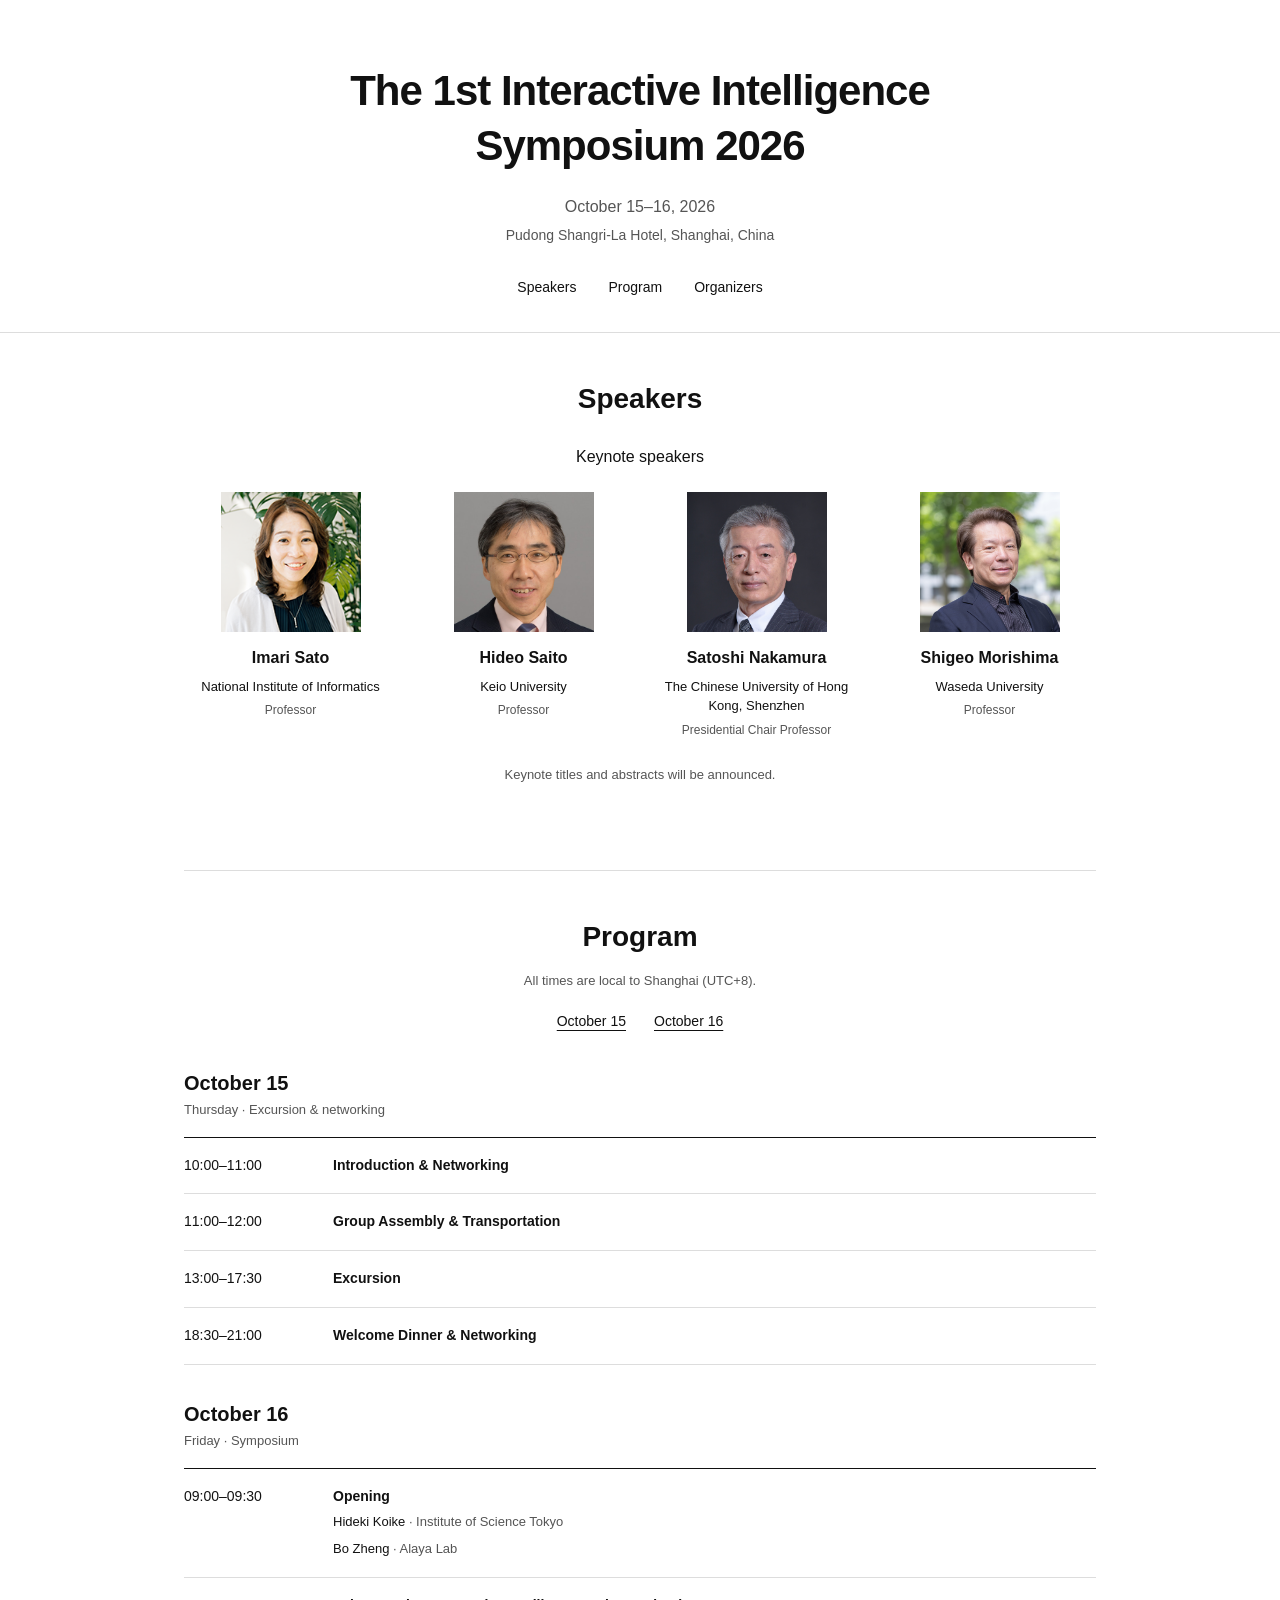
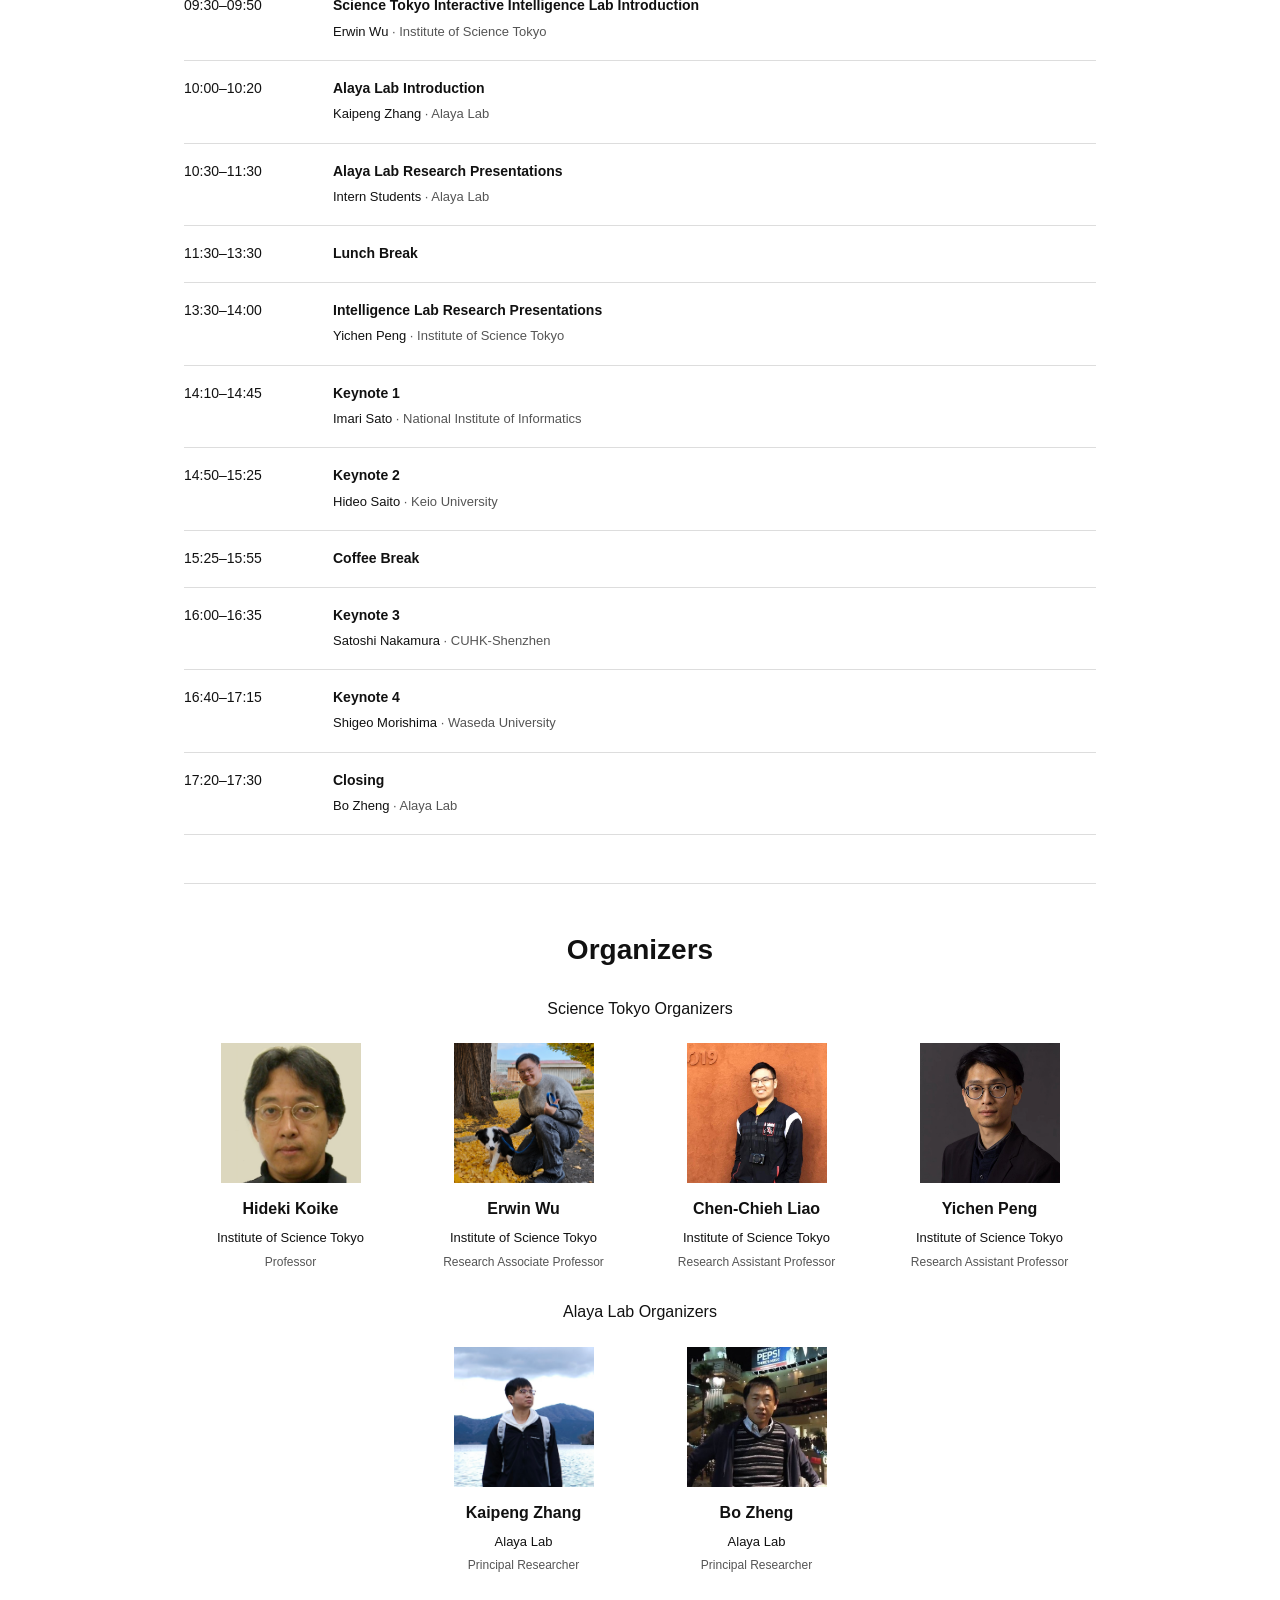
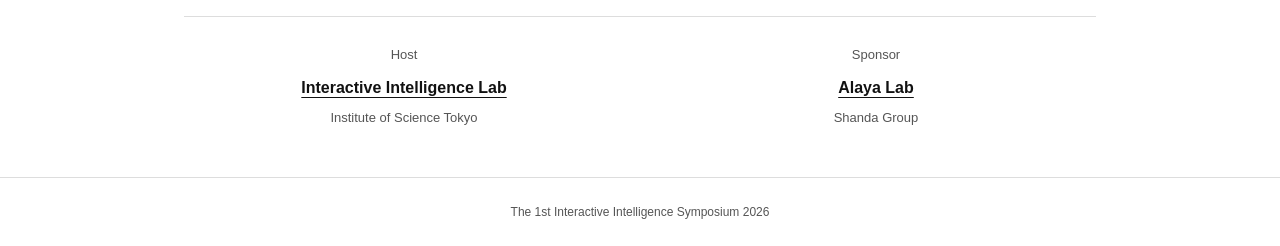
==== commit e58f6f0f: "Simplify symposium homepage and update organizers and program" ====
--- a/index.html
+++ b/index.html
@@ -1,10 +1,96 @@
 <!doctype html>
-<html lang="en"><head><meta charset="utf-8"><meta name="viewport" content="width=device-width, initial-scale=1"><title>Interactive Intelligence Symposium 2026 · Shanghai</title><meta name="description" content="The 1st Interactive Intelligence Symposium, October 15–16, 2026 in Shanghai. Explore the two-day program, keynote speakers, research talks, and venue."><meta name="theme-color" content="#173f36"><link rel="stylesheet" href="styles.css"></head>
-<body><a class="skip" href="#main">Skip to content</a>
-<header class="site-header"><a class="brand" href="#"><span class="brand-symbol" aria-hidden="true">ii.</span><span>Interactive Intelligence<span class="brand-sub">SYMPOSIUM 2026</span></span></a><nav aria-label="Main navigation"><a href="#about">Overview</a><a href="#speakers">Speakers</a><a href="#program">Program</a><a href="#venue">Venue</a></nav><a class="nav-button" href="flyer.html">View flyer ↗</a></header>
-<main id="main"><section class="hero"><div class="hero-inner"><p class="eyebrow"><span class="dot"></span> SHANGHAI, CHINA · OCTOBER 15–16, 2026</p><h1>The 1st<br>Interactive Intelligence<br><em>Symposium 2026.</em></h1><p class="hero-copy">Connecting people, ideas, and intelligent systems.<br>Two days of research exchange and new collaborations in Shanghai.</p><div class="hero-actions"><a class="button" href="#program">Explore the program <span aria-hidden="true">↓</span></a><a class="text-link" href="#speakers">Meet the speakers <span aria-hidden="true">↗</span></a></div><div class="hero-meta"><div><span>WHEN</span><strong>October 15–16, 2026</strong><small>Thursday &amp; Friday</small></div><div><span>WHERE</span><strong>Pudong Shangri-La</strong><small>Shanghai, China</small></div><div><span>HOSTED BY</span><strong>Interactive Intelligence Lab</strong><small>Institute of Science Tokyo</small></div></div></div><div class="orbit-art" aria-hidden="true"><i></i><i></i><i></i><i></i><b></b><span>HUMAN × INTELLIGENCE</span></div></section>
-<section id="about" class="section overview"><div><p class="eyebrow">01 / OVERVIEW</p><h2>New perspectives.<br>Shared possibilities.</h2></div><div><p class="lead">An international gathering to advance interactive intelligence through academic exchange and collaboration.</p><p>Hosted by the Interactive Intelligence Lab (IIL) at the Institute of Science Tokyo and sponsored by Alaya Lab, the symposium brings researchers together to share their work and explore opportunities for joint research.</p><p>The program begins with an excursion and networking day, followed by lab introductions, research presentations, and four invited keynotes.</p><div class="topic-tags"><span>Human–computer interaction</span><span>Computer vision</span><span>Intelligent systems</span><span>Academic–industry exchange</span></div></div></section>
-<section id="speakers" class="section speakers-section"><div class="section-heading"><div><p class="eyebrow">02 / PEOPLE</p><h2>Meet the speakers.</h2></div><p>Research perspectives from academia and industry.</p></div><h3 class="group-title">Keynote speakers <span>October 16 · Afternoon</span></h3><div class="people-grid"><article class="person" id="imari-sato"><img src="assets/people/imari-sato.png" alt="Portrait of Imari Sato" width="360" height="360" loading="lazy"><div class="person-body"><p class="session">Keynote 1 · 13:30–14:00</p><h3>Imari Sato</h3><p class="affiliation">National Institute of Informatics</p><p class="position">Professor</p><p class="bio">Computer vision and computational imaging, with a focus on understanding object shape and reflectance.</p><a class="profile" href="https://www.nii.ac.jp/en/faculty/digital_content/sato_imari/" target="_blank" rel="noopener">Profile &amp; research <span aria-hidden="true">↗</span></a></div></article><article class="person" id="hideo-saito"><img src="assets/people/hideo-saito.jpg" alt="Portrait of Hideo Saito" width="360" height="360" loading="lazy"><div class="person-body"><p class="session">Keynote 2 · 14:10–14:40</p><h3>Hideo Saito</h3><p class="affiliation">Keio University</p><p class="position">Professor</p><p class="bio">Computer vision, augmented and virtual reality, and visual sensing of human behavior.</p><a class="profile" href="https://www.keio.ac.jp/en/faculty/k_100011747/" target="_blank" rel="noopener">Profile &amp; research <span aria-hidden="true">↗</span></a></div></article><article class="person" id="satoshi-nakamura"><img src="assets/people/satoshi-nakamura.jpg" alt="Portrait of Satoshi Nakamura" width="360" height="360" loading="lazy"><div class="person-body"><p class="session">Keynote 3 · 15:00–15:30</p><h3>Satoshi Nakamura</h3><p class="affiliation">The Chinese University of Hong Kong, Shenzhen</p><p class="position">Presidential Chair Professor</p><p class="bio">Speech and natural language processing, including spoken language translation, dialogue systems, and human–AI interaction.</p><a class="profile" href="https://sai.cuhk.edu.cn/en/teacher/104" target="_blank" rel="noopener">Profile &amp; research <span aria-hidden="true">↗</span></a></div></article><article class="person" id="shigeo-morishima"><img src="assets/people/shigeo-morishima.png" alt="Portrait of Shigeo Morishima" width="360" height="360" loading="lazy"><div class="person-body"><p class="session">Keynote 4 · 15:30–16:00</p><h3>Shigeo Morishima</h3><p class="affiliation">Waseda University</p><p class="position">Professor</p><p class="bio">Computer vision and graphics technologies that support content creation, direction, and appreciation.</p><a class="profile" href="https://w-rdb.waseda.jp/html/100000746_en.html" target="_blank" rel="noopener">Profile &amp; research <span aria-hidden="true">↗</span></a></div></article></div><p class="note">Keynote titles and abstracts will be announced.</p><h3 class="group-title secondary-title">Lab presentations &amp; symposium remarks</h3><div class="people-grid supporting"><article class="person" id="hideki-koike"><img src="assets/people/hideki-koike.jpg" alt="Portrait of Hideki Koike" width="360" height="360" loading="lazy"><div class="person-body"><p class="session">Opening · IIL research</p><h3>Hideki Koike</h3><p class="affiliation">Institute of Science Tokyo</p><p class="position">Professor</p><p class="bio">Professor in the School of Computing and director of the cooperative research project on interactive intelligence.</p><a class="profile" href="https://www.vogue.cs.titech.ac.jp/koike" target="_blank" rel="noopener">Profile &amp; research <span aria-hidden="true">↗</span></a></div></article><article class="person" id="erwin-wu"><img src="assets/people/erwin-wu.png" alt="Portrait of Erwin Wu" width="360" height="360" loading="lazy"><div class="person-body"><p class="session">IIL introduction</p><h3>Erwin Wu</h3><p class="affiliation">Institute of Science Tokyo</p><p class="position">Research Associate Professor</p><p class="bio">Research interests span human–computer interaction, machine learning, and 3D vision.</p><a class="profile" href="https://erwinwu.com/" target="_blank" rel="noopener">Profile &amp; research <span aria-hidden="true">↗</span></a></div></article><article class="person" id="kaipeng-zhang"><img src="assets/people/kaipeng-zhang.jpg" alt="Portrait of Kaipeng Zhang" width="360" height="360" loading="lazy"><div class="person-body"><p class="session">Alaya Lab research</p><h3>Kaipeng Zhang</h3><p class="affiliation">Shanda Alaya Lab</p><p class="position">Principal Researcher</p><p class="bio">An industry collaborator with the Interactive Intelligence Lab, presenting Alaya Lab’s research.</p><a class="profile" href="https://interactive-intelligence-lab.github.io/lab-homepage/members.html" target="_blank" rel="noopener">Profile &amp; research <span aria-hidden="true">↗</span></a></div></article><article class="person" id="yichen-peng"><img src="assets/people/yichen-peng.jpg" alt="Portrait of Yichen Peng" width="360" height="360" loading="lazy"><div class="person-body"><p class="session">IIL research</p><h3>Yichen Peng</h3><p class="affiliation">Institute of Science Tokyo</p><p class="position">Research Assistant Professor</p><p class="bio">A member of Koike Laboratory at the Institute of Science Tokyo, presenting IIL research.</p><a class="profile" href="https://puckikk1202.github.io/" target="_blank" rel="noopener">Profile &amp; research <span aria-hidden="true">↗</span></a></div></article><article class="person" id="bo-zheng"><img src="assets/people/bo-zheng.jpg" alt="Portrait of Bo Zheng" width="360" height="360" loading="lazy"><div class="person-body"><p class="session">Closing remarks</p><h3>Bo Zheng</h3><p class="affiliation">Shanda AI Research Tokyo</p><p class="position">Research Director</p><p class="bio">Vice director of the cooperative research project, connecting academic and industry work on interactive intelligence.</p><a class="profile" href="https://interactive-intelligence-lab.github.io/lab-homepage/members.html" target="_blank" rel="noopener">Profile &amp; research <span aria-hidden="true">↗</span></a></div></article></div></section>
-<section id="program" class="section"><div class="section-heading"><div><p class="eyebrow">03 / PROGRAM</p><h2>Two days of connection.</h2></div><p>All times are local to Shanghai (UTC+8).</p></div><div class="day-links"><a href="#day-one">October 15 · Excursion</a><a href="#day-two">October 16 · Symposium</a></div><div class="day" id="day-one"><div class="day-intro"><span class="day-number">15</span><p class="eyebrow">THURSDAY · OCTOBER 2026</p><h3>Excursion &amp;<br>networking</h3><p>Meet fellow participants and explore Shanghai through one of two excursion options.</p></div><div><ol class="schedule"><li class="schedule-row"><span class="time">10:00–11:00</span><div><h4>Introduction &amp; Networking</h4></div></li><li class="schedule-row"><span class="time">11:00–12:00</span><div><h4>Group Assembly &amp; Transportation</h4></div></li><li class="schedule-row"><span class="time">12:00–17:30</span><div><h4>Excursion — Group A: <a href="https://www.google.com/maps/search/?api=1&amp;query=Shanghai+Yao+Xue+Ice+%26+Snow+World" target="_blank" rel="noopener">Shanghai Yao Xue Ice &amp; Snow World</a></h4></div></li><li class="schedule-row"><span class="time">12:00–17:30</span><div><h4>Excursion — Group B: Shanghai City Sightseeing</h4></div></li><li class="schedule-row"><span class="time">18:30–21:00</span><div><h4>Welcome Dinner &amp; Networking</h4></div></li></ol></div></div><div class="day" id="day-two"><div class="day-intro"><span class="day-number">16</span><p class="eyebrow">FRIDAY · OCTOBER 2026</p><h3>Research &amp;<br>new perspectives</h3><p>Lab introductions, research presentations, and invited keynotes.</p><a href="#venue">Pudong Shangri-La ↗</a></div><div><ol class="schedule"><li class="schedule-row"><span class="time">09:00–09:10</span><div><h4>Opening</h4><a class="schedule-speaker" href="#hideki-koike">Hideki Koike <span>· Institute of Science Tokyo</span></a></div></li><li class="schedule-row"><span class="time">09:10–09:30</span><div><h4>Science Tokyo Interactive Intelligence Lab Introduction</h4><a class="schedule-speaker" href="#erwin-wu">Erwin Wu <span>· Institute of Science Tokyo</span></a></div></li><li class="schedule-row"><span class="time">09:30–10:30</span><div><h4>Alaya Lab Research Introduction</h4><a class="schedule-speaker" href="#kaipeng-zhang">Kaipeng Zhang <span>· Shanda Alaya Lab</span></a></div></li><li class="schedule-row"><span class="time">10:30–11:00</span><div><h4>IIL Research Introduction</h4><a class="schedule-speaker" href="#hideki-koike">Hideki Koike <span>· Institute of Science Tokyo</span></a></div></li><li class="schedule-row"><span class="time">11:00–11:30</span><div><h4>IIL Research Introduction</h4><a class="schedule-speaker" href="#yichen-peng">Yichen Peng <span>· Institute of Science Tokyo</span></a></div></li><li class="schedule-row"><span class="time">11:30–13:30</span><div><h4>Lunch Break</h4></div></li><li class="schedule-row"><span class="time">13:30–14:00</span><div><h4>Keynote 1</h4><a class="schedule-speaker" href="#imari-sato">Imari Sato <span>· National Institute of Informatics</span></a></div></li><li class="schedule-row"><span class="time">14:10–14:40</span><div><h4>Keynote 2</h4><a class="schedule-speaker" href="#hideo-saito">Hideo Saito <span>· Keio University</span></a></div></li><li class="schedule-row"><span class="time">15:00–15:30</span><div><h4>Keynote 3</h4><a class="schedule-speaker" href="#satoshi-nakamura">Satoshi Nakamura <span>· CUHK-Shenzhen</span></a></div></li><li class="schedule-row"><span class="time">15:30–16:00</span><div><h4>Keynote 4</h4><a class="schedule-speaker" href="#shigeo-morishima">Shigeo Morishima <span>· Waseda University</span></a></div></li><li class="schedule-row"><span class="time">16:30–17:00</span><div><h4>Closing</h4><a class="schedule-speaker" href="#bo-zheng">Bo Zheng <span>· Shanda AI Research Tokyo</span></a></div></li><li class="schedule-row"><span class="time">18:30</span><div><h4>Move to Dinner</h4></div></li></ol><p class="note">Session times follow the workshop flyer. Intervals between listed sessions are unscheduled.</p></div></div></section>
-<section id="venue" class="section venue"><div><p class="eyebrow">04 / VENUE</p><h2>See you in Shanghai.</h2><p class="lead">Pudong Shangri-La, Shanghai</p><p>The symposium on October 16 will take place at Pudong Shangri-La. The first day is dedicated to excursions, a welcome dinner, and networking.</p><a class="button" href="https://www.google.com/maps/search/?api=1&amp;query=Pudong+Shangri-La%2C+Shanghai" target="_blank" rel="noopener">Open venue map ↗</a></div><div class="visit-card"><p class="eyebrow">PLAN YOUR VISIT</p><div><strong>October 15</strong><p>Choose between Shanghai Yao Xue Ice &amp; Snow World and Shanghai city sightseeing. Welcome dinner begins at 18:30.</p></div><div><strong>October 16</strong><p>The symposium begins at 09:00. Transportation to dinner is scheduled for 18:30.</p></div><a href="https://interactive-intelligence-lab.github.io/lab-homepage/contact.html" target="_blank" rel="noopener">Contact the host lab ↗</a></div></section>
-<section class="section hosts"><div><p class="eyebrow">HOST</p><a href="https://interactive-intelligence-lab.github.io/lab-homepage/">Interactive Intelligence Lab ↗</a><p>Institute of Science Tokyo</p></div><div><p class="eyebrow">SPONSOR</p><a href="https://alayalab.ai/">Alaya Lab ↗</a><p>Supporting research exchange and collaboration</p></div></section></main><footer><p>The 1st Interactive Intelligence Symposium 2026</p><a href="flyer.html">Original workshop flyer ↗</a><a href="#">Back to top ↑</a></footer></body></html>+<html lang="en">
+<head>
+  <meta charset="utf-8">
+  <meta name="viewport" content="width=device-width, initial-scale=1">
+  <title>The 1st Interactive Intelligence Symposium 2026</title>
+  <meta name="description" content="The 1st Interactive Intelligence Symposium, October 15–16, 2026. Speakers, program, and organizers.">
+  <meta name="theme-color" content="#ffffff">
+  <link rel="stylesheet" href="styles.css">
+</head>
+<body>
+  <a class="skip" href="#main">Skip to content</a>
+  <header class="hero" id="top">
+    <h1>The 1st Interactive Intelligence<br>Symposium 2026</h1>
+    <p class="date">October 15–16, 2026</p>
+    <p class="venue">Pudong Shangri-La Hotel, Shanghai, China</p>
+    <nav aria-label="Main navigation">
+      <a href="#speakers">Speakers</a>
+      <a href="#program">Program</a>
+      <a href="#organizers">Organizers</a>
+    </nav>
+  </header>
+  <main id="main" class="container">
+    <section id="speakers" class="section" aria-labelledby="speakers-title">
+      <h2 id="speakers-title">Speakers</h2>
+      <h3 class="group-title">Keynote speakers</h3>
+      <div class="people-grid">
+        <article class="person" id="imari-sato"><img src="assets/people/imari-sato.png" alt="Portrait of Imari Sato" width="360" height="360" loading="lazy"><div class="person-body"><h4><a href="https://www.nii.ac.jp/en/faculty/digital_content/sato_imari/" target="_blank" rel="noopener">Imari Sato</a></h4><p class="affiliation">National Institute of Informatics</p><p class="position">Professor</p></div></article>
+        <article class="person" id="hideo-saito"><img src="assets/people/hideo-saito.jpg" alt="Portrait of Hideo Saito" width="360" height="360" loading="lazy"><div class="person-body"><h4><a href="https://www.keio.ac.jp/en/faculty/k_100011747/" target="_blank" rel="noopener">Hideo Saito</a></h4><p class="affiliation">Keio University</p><p class="position">Professor</p></div></article>
+        <article class="person" id="satoshi-nakamura"><img src="assets/people/satoshi-nakamura.jpg" alt="Portrait of Satoshi Nakamura" width="360" height="360" loading="lazy"><div class="person-body"><h4><a href="https://sai.cuhk.edu.cn/en/teacher/104" target="_blank" rel="noopener">Satoshi Nakamura</a></h4><p class="affiliation">The Chinese University of Hong Kong, Shenzhen</p><p class="position">Presidential Chair Professor</p></div></article>
+        <article class="person" id="shigeo-morishima"><img src="assets/people/shigeo-morishima-updated.png" alt="Portrait of Shigeo Morishima" width="360" height="360" loading="lazy"><div class="person-body"><h4><a href="https://w-rdb.waseda.jp/html/100000746_en.html" target="_blank" rel="noopener">Shigeo Morishima</a></h4><p class="affiliation">Waseda University</p><p class="position">Professor</p></div></article>
+      </div>
+      <p class="note">Keynote titles and abstracts will be announced.</p>
+    </section>
+    <section id="program" class="section" aria-labelledby="program-title">
+      <h2 id="program-title">Program</h2>
+      <p class="section-note">All times are local to Shanghai (UTC+8).</p>
+      <div class="day-links"><a href="#day-one">October 15</a><a href="#day-two">October 16</a></div>
+      <div class="day" id="day-one">
+        <h3>October 15 <span>Thursday · Excursion &amp; networking</span></h3>
+        <ol class="schedule">
+          <li class="schedule-row"><span class="time">10:00–11:00</span><div><h4>Introduction &amp; Networking</h4></div></li>
+          <li class="schedule-row"><span class="time">11:00–12:00</span><div><h4>Group Assembly &amp; Transportation</h4></div></li>
+          <li class="schedule-row"><span class="time">13:00–17:30</span><div><h4>Excursion</h4></div></li>
+          <li class="schedule-row"><span class="time">18:30–21:00</span><div><h4>Welcome Dinner &amp; Networking</h4></div></li>
+        </ol>
+      </div>
+      <div class="day" id="day-two">
+        <h3>October 16 <span>Friday · Symposium</span></h3>
+        <ol class="schedule">
+          <li class="schedule-row"><span class="time">09:00–09:30</span><div><h4>Opening</h4><a class="schedule-speaker" href="#hideki-koike">Hideki Koike <span>· Institute of Science Tokyo</span></a><br><a class="schedule-speaker" href="#bo-zheng">Bo Zheng <span>· Alaya Lab</span></a></div></li>
+          <li class="schedule-row"><span class="time">09:30–09:50</span><div><h4>Science Tokyo Interactive Intelligence Lab Introduction</h4><a class="schedule-speaker" href="#erwin-wu">Erwin Wu <span>· Institute of Science Tokyo</span></a></div></li>
+          <li class="schedule-row"><span class="time">10:00–10:20</span><div><h4>Alaya Lab Introduction</h4><a class="schedule-speaker" href="#kaipeng-zhang">Kaipeng Zhang <span>· Alaya Lab</span></a></div></li>
+          <li class="schedule-row"><span class="time">10:30–11:30</span><div><h4>Alaya Lab Research Presentations</h4><p class="schedule-speaker">Intern Students <span>· Alaya Lab</span></p></div></li>
+          <li class="schedule-row"><span class="time">11:30–13:30</span><div><h4>Lunch Break</h4></div></li>
+          <li class="schedule-row"><span class="time">13:30–14:00</span><div><h4>Intelligence Lab Research Presentations</h4><a class="schedule-speaker" href="#yichen-peng">Yichen Peng <span>· Institute of Science Tokyo</span></a></div></li>
+          <li class="schedule-row"><span class="time">14:10–14:45</span><div><h4>Keynote 1</h4><a class="schedule-speaker" href="#imari-sato">Imari Sato <span>· National Institute of Informatics</span></a></div></li>
+          <li class="schedule-row"><span class="time">14:50–15:25</span><div><h4>Keynote 2</h4><a class="schedule-speaker" href="#hideo-saito">Hideo Saito <span>· Keio University</span></a></div></li>
+          <li class="schedule-row"><span class="time">15:25–15:55</span><div><h4>Coffee Break</h4></div></li>
+          <li class="schedule-row"><span class="time">16:00–16:35</span><div><h4>Keynote 3</h4><a class="schedule-speaker" href="#satoshi-nakamura">Satoshi Nakamura <span>· CUHK-Shenzhen</span></a></div></li>
+          <li class="schedule-row"><span class="time">16:40–17:15</span><div><h4>Keynote 4</h4><a class="schedule-speaker" href="#shigeo-morishima">Shigeo Morishima <span>· Waseda University</span></a></div></li>
+          <li class="schedule-row"><span class="time">17:20–17:30</span><div><h4>Closing</h4><a class="schedule-speaker" href="#bo-zheng">Bo Zheng <span>· Alaya Lab</span></a></div></li>
+        </ol>
+      </div>
+    </section>
+    <section id="organizers" class="section" aria-labelledby="organizers-title">
+      <h2 id="organizers-title">Organizers</h2>
+      <h3 class="group-title">Science Tokyo Organizers</h3>
+      <div class="people-grid">
+        <article class="person" id="hideki-koike"><img src="assets/people/hideki-koike.jpg" alt="Portrait of Hideki Koike" width="360" height="360" loading="lazy"><div class="person-body"><h4><a href="https://www.vogue.cs.titech.ac.jp/koike" target="_blank" rel="noopener">Hideki Koike</a></h4><p class="affiliation">Institute of Science Tokyo</p><p class="position">Professor</p></div></article>
+        <article class="person" id="erwin-wu"><img src="assets/people/erwin-wu.png" alt="Portrait of Erwin Wu" width="360" height="360" loading="lazy"><div class="person-body"><h4><a href="https://erwinwu.com/" target="_blank" rel="noopener">Erwin Wu</a></h4><p class="affiliation">Institute of Science Tokyo</p><p class="position">Research Associate Professor</p></div></article>
+        <article class="person" id="chen-chieh-liao"><img src="assets/people/chen-chieh-liao.jpg" alt="Portrait of Chen-Chieh Liao" width="360" height="360" loading="lazy"><div class="person-body"><h4><a href="https://liaochenchieh.com/" target="_blank" rel="noopener">Chen-Chieh Liao</a></h4><p class="affiliation">Institute of Science Tokyo</p><p class="position">Research Assistant Professor</p></div></article>
+        <article class="person" id="yichen-peng"><img src="assets/people/yichen-peng.jpg" alt="Portrait of Yichen Peng" width="360" height="360" loading="lazy"><div class="person-body"><h4><a href="https://puckikk1202.github.io/" target="_blank" rel="noopener">Yichen Peng</a></h4><p class="affiliation">Institute of Science Tokyo</p><p class="position">Research Assistant Professor</p></div></article>
+      </div>
+      <h3 class="group-title">Alaya Lab Organizers</h3>
+      <div class="people-grid alaya-organizers">
+        <article class="person" id="kaipeng-zhang"><img src="assets/people/kaipeng-zhang.jpg" alt="Portrait of Kaipeng Zhang" width="360" height="360" loading="lazy"><div class="person-body"><h4><a href="https://interactive-intelligence-lab.github.io/lab-homepage/members.html" target="_blank" rel="noopener">Kaipeng Zhang</a></h4><p class="affiliation">Alaya Lab</p><p class="position">Principal Researcher</p></div></article>
+        <article class="person" id="bo-zheng"><img src="assets/people/bo-zheng.jpg" alt="Portrait of Bo Zheng" width="360" height="360" loading="lazy"><div class="person-body"><h4><a href="https://interactive-intelligence-lab.github.io/lab-homepage/members.html" target="_blank" rel="noopener">Bo Zheng</a></h4><p class="affiliation">Alaya Lab</p><p class="position">Principal Researcher</p></div></article>
+      </div>
+      <div class="organizers-grid">
+        <div>
+          <h3>Host</h3>
+          <a href="https://interactive-intelligence-lab.github.io/lab-homepage/">Interactive Intelligence Lab</a>
+          <p>Institute of Science Tokyo</p>
+        </div>
+        <div>
+          <h3>Sponsor</h3>
+          <a href="https://alayalab.ai/">Alaya Lab</a>
+          <p>Shanda Group</p>
+        </div>
+      </div>
+    </section>
+  </main>
+  <footer>The 1st Interactive Intelligence Symposium 2026</footer>
+</body>
+</html>
--- a/styles.css
+++ b/styles.css
@@ -1,7 +1,100 @@
-:root{--ink:#193e35;--muted:#5c6d65;--paper:#fafbf7;--line:#dce3d8;--accent:#d5ed91;--max:1200px}*{box-sizing:border-box}html{scroll-behavior:smooth;scroll-padding-top:110px}body{margin:0;color:var(--ink);background:var(--paper);font-family:Arial,Helvetica,sans-serif;font-size:16px;line-height:1.65}a{color:inherit;text-underline-offset:4px}a:hover{color:#55723a}a:focus-visible{outline:3px solid #789831;outline-offset:5px}h1,h2,h3,h4,p{margin:0}h1,h2,h3,h4{line-height:1.15}p+p{margin-top:18px}.site-header{min-height:94px;display:flex;align-items:center;justify-content:space-between;gap:24px;max-width:1440px;margin:auto;padding:16px 5%;background:var(--paper)}.brand{display:flex;align-items:center;gap:12px;text-decoration:none;font-size:14px;font-weight:700;line-height:1.5}.brand-symbol{font-family:Georgia,serif;font-size:44px;line-height:1}.brand-sub{display:block;font-size:10px;letter-spacing:2px;font-weight:400}nav{display:flex;gap:27px}nav a{font-size:13px;text-decoration:none}.nav-button{border:1px solid var(--line);border-radius:24px;padding:8px 19px;font-size:12px;text-decoration:none}.hero{position:relative;overflow:hidden;background:#eaf0df;border-top:1px solid var(--line);border-bottom:1px solid var(--line)}.hero-inner{max-width:var(--max);margin:auto;padding:74px 0 0;position:relative;z-index:1}.eyebrow{font-size:11px;letter-spacing:1.8px;font-weight:700;line-height:1.6}.dot{display:inline-block;background:#527047;width:7px;height:7px;border-radius:100%;margin-right:10px}h1{font-weight:500;font-size:clamp(42px,5.2vw,72px);letter-spacing:-3px;margin:26px 0;line-height:1.08}h1 em{font-family:Georgia,'Times New Roman',serif;font-weight:400}.hero-copy{font-size:17px;color:#4c6253;line-height:1.7;max-width:570px}.hero-actions{display:flex;align-items:center;gap:30px;margin:30px 0 58px}.button{display:inline-flex;gap:28px;align-items:center;padding:13px 23px;background:var(--ink);color:white;border-radius:4px;text-decoration:none;font-size:13px}.button:hover{background:#2d5647;color:white}.text-link{font-size:13px;text-decoration:none}.hero-meta{border-top:1px solid #c9d4bf;display:grid;grid-template-columns:1fr 1fr 1.25fr;max-width:900px;padding:24px 0 29px;gap:28px}.hero-meta span,.hero-meta strong,.hero-meta small{display:block}.hero-meta span{font-size:9px;letter-spacing:1.5px;margin-bottom:7px}.hero-meta strong{font-size:14px;font-weight:500}.hero-meta small{font-size:12px;color:var(--muted);margin-top:2px}.orbit-art{position:absolute;right:-140px;top:5px;width:700px;height:630px;opacity:.55;transform:rotate(-26deg);pointer-events:none}.orbit-art i{position:absolute;border:1px solid #94aa76;border-radius:50%;width:500px;height:500px;top:45px;left:60px}.orbit-art i:nth-child(2){width:270px;left:175px}.orbit-art i:nth-child(3){height:270px;top:160px}.orbit-art i:nth-child(4){transform:rotate(60deg);height:340px;top:125px}.orbit-art b{width:30px;height:30px;background:#91b65e;border:7px solid #eaf0df;border-radius:50%;position:absolute;left:90px;top:415px}.orbit-art span{position:absolute;bottom:10px;left:260px;font-size:9px;letter-spacing:3px}.section{max-width:var(--max);margin:auto;padding:82px 0;border-bottom:1px solid var(--line)}.overview{display:grid;grid-template-columns:1fr 1.2fr;gap:100px}h2{font-size:clamp(30px,3.2vw,43px);letter-spacing:-1.5px;font-weight:500;margin-top:16px}.lead{font-size:21px;line-height:1.55;margin-bottom:18px}.overview p:not(.eyebrow):not(.lead),.venue p:not(.eyebrow):not(.lead){color:var(--muted);font-size:14px}.topic-tags{display:flex;flex-wrap:wrap;gap:8px;margin-top:24px}.topic-tags span{border:1px solid var(--line);border-radius:30px;font-size:11px;padding:5px 12px}.section-heading{display:flex;justify-content:space-between;align-items:flex-end;gap:30px;margin-bottom:38px}.section-heading>p{font-size:13px;color:var(--muted);max-width:280px}.group-title{font-weight:500;font-size:18px;margin:28px 0 20px}.group-title span{font-size:11px;color:var(--muted);font-weight:400;margin-left:18px}.people-grid{display:grid;grid-template-columns:repeat(4,1fr);gap:22px}.person{border:1px solid var(--line);background:white;overflow:hidden;border-radius:5px;scroll-margin-top:30px}.person img{display:block;width:100%;height:auto;aspect-ratio:1;object-fit:cover;object-position:center 25%;background:#e8eadd}.person-body{padding:20px}.session{font-size:9px;letter-spacing:.6px;text-transform:uppercase;color:#536d3e;margin-bottom:13px}.person h3{font-size:21px;font-weight:500;letter-spacing:-.5px}.affiliation{font-size:12px;font-weight:700;margin-top:10px;line-height:1.5;min-height:36px}.person .position{font-size:11px;color:var(--muted);margin-top:4px}.person .bio{font-size:12px;line-height:1.75;color:var(--muted);margin:15px 0;min-height:84px}.profile{font-size:11px;display:flex;justify-content:space-between;text-decoration:none}.note{font-size:12px;color:var(--muted);margin-top:20px}.secondary-title{margin-top:48px}.supporting{grid-template-columns:repeat(5,1fr);gap:16px}.supporting .person-body{padding:16px}.supporting h3{font-size:18px}.supporting .bio{min-height:125px}.day-links{display:flex;gap:12px;margin-bottom:35px;flex-wrap:wrap}.day-links a{border:1px solid var(--line);padding:9px 18px;font-size:12px;border-radius:4px;text-decoration:none;background:white}.day-links a:hover{background:#eaf0df}.day{display:grid;grid-template-columns:280px 1fr;gap:70px;padding:35px 0}.day+.day{border-top:1px solid var(--line);margin-top:24px}.day-number{display:block;font-size:62px;font-family:Georgia,serif;line-height:1;margin-bottom:15px;color:#72915d}.day-intro h3{font-size:28px;font-weight:500;margin:18px 0}.day-intro>p:not(.eyebrow){font-size:13px;color:var(--muted);max-width:230px}.day-intro>a{display:inline-block;font-size:12px;margin-top:18px}.schedule{list-style:none;padding:0;margin:0}.schedule-row{display:grid;grid-template-columns:115px 1fr;gap:20px;padding:20px 12px;border-bottom:1px solid var(--line)}.schedule-row:first-child{border-top:1px solid var(--line)}.time{font-size:12px;font-variant-numeric:tabular-nums;white-space:nowrap}.schedule-row h4{font-size:14px;font-weight:500;line-height:1.5}.schedule-speaker{display:block;margin-top:6px;font-size:12px;text-decoration:none}.schedule-speaker span{color:var(--muted);font-size:11px}.schedule-row:has(.schedule-speaker):hover{background:#eef2e7}.venue{display:grid;grid-template-columns:1fr 1fr;gap:100px}.venue .lead{margin-top:27px}.venue .button{margin-top:27px}.visit-card{background:#eef2e7;border:1px solid var(--line);padding:30px;border-radius:5px}.visit-card>div{padding:20px 0;border-bottom:1px solid #d2ddc8}.visit-card strong{font-size:13px}.visit-card p{margin-top:6px}.visit-card>a{display:inline-block;margin-top:20px;font-size:12px}.hosts{display:grid;grid-template-columns:1fr 1fr;padding:44px 0;gap:100px}.hosts a{display:block;font-size:19px;margin-top:12px;text-decoration:none}.hosts p:not(.eyebrow){font-size:12px;color:var(--muted);margin-top:3px}footer{max-width:var(--max);margin:auto;padding:26px 0;display:flex;justify-content:space-between;gap:20px;font-size:10px;color:var(--muted)}.skip{position:absolute;left:20px;top:-100px;z-index:5;background:white;padding:12px}.skip:focus{top:10px}
-@media(min-width:1450px){.orbit-art{right:calc((100vw - 1440px)/2 - 120px)}}
-@media(max-width:1300px){.section,.hero-inner,footer{margin-left:6%;margin-right:6%}.orbit-art{right:-280px;opacity:.35}.overview,.venue{gap:60px}.day{gap:40px}.supporting{grid-template-columns:repeat(3,1fr)}.supporting .bio{min-height:70px}}
-@media(max-width:850px){.site-header{flex-wrap:wrap;gap:12px;padding:15px 6%}nav{order:3;width:100%;justify-content:space-between;border-top:1px solid var(--line);padding-top:12px}.hero-inner{padding-top:45px}h1{letter-spacing:-2px}.orbit-art{right:-430px;opacity:.25}.hero-copy{font-size:15px}.hero-meta{grid-template-columns:1fr 1fr}.hero-meta>div:last-child{grid-column:1/-1}.section{padding:55px 0}.overview,.venue{grid-template-columns:1fr;gap:30px}.people-grid,.supporting{grid-template-columns:repeat(2,1fr)}.day{grid-template-columns:1fr;gap:25px}.day-intro h3 br{display:none}.day-intro>p:not(.eyebrow){max-width:none}.day-number{font-size:45px}.section-heading{display:block}.section-heading>p{margin-top:16px;max-width:none}.hosts{gap:30px}.group-title span{display:block;margin:8px 0 0}footer{flex-wrap:wrap}.person .bio{min-height:84px}}
-@media(max-width:460px){.brand{font-size:11px;gap:8px}.brand-sub{font-size:8px}.nav-button{padding:7px 12px;font-size:10px}.brand-symbol{font-size:36px}h1{font-size:39px}.eyebrow{font-size:9px;letter-spacing:1.2px}.hero-actions{gap:20px;align-items:flex-start;flex-direction:column;margin-bottom:35px}.hero-meta{gap:20px}.hero-meta strong{font-size:12px}.people-grid,.supporting{gap:12px}.person-body,.supporting .person-body{padding:13px}.person h3,.supporting h3{font-size:17px}.session{font-size:8px;min-height:26px}.affiliation{font-size:11px;min-height:50px}.person .bio{font-size:11px;min-height:132px}.person .position{min-height:35px}.profile{font-size:10px}.schedule-row{grid-template-columns:87px 1fr;gap:10px;padding:18px 0}.time{font-size:10px}.schedule-row h4{font-size:13px}.schedule-speaker span{display:block}.hosts{grid-template-columns:1fr}footer p{width:100%}}
-@media(prefers-reduced-motion:reduce){html{scroll-behavior:auto}}
-@media print{body{background:white}.site-header nav,.nav-button,.orbit-art,.hero-actions,.day-links,.skip{display:none}.section,.hero-inner,footer{margin:0;padding:24px}.hero{background:white}h1{font-size:36px}.people-grid,.supporting{grid-template-columns:repeat(3,1fr)}.person{break-inside:avoid}.person img{max-height:150px;object-fit:contain}.person .bio,.supporting .bio{min-height:0}.day{display:block}.day-intro{margin-bottom:20px}.schedule-row{break-inside:avoid}.venue,.overview{gap:30px}}
+:root {
+  color-scheme: light;
+  --ink: #111;
+  --muted: #555;
+  --line: #ddd;
+}
+* { box-sizing: border-box; }
+html { scroll-behavior: smooth; scroll-padding-top: 24px; }
+body {
+  margin: 0;
+  background: #fff;
+  color: var(--ink);
+  font-family: Arial, Helvetica, sans-serif;
+  font-size: 16px;
+  line-height: 1.7;
+}
+a { color: inherit; text-underline-offset: 4px; }
+a:hover { text-decoration-thickness: 2px; }
+a:focus-visible { outline: 2px solid #111; outline-offset: 5px; }
+h1, h2, h3, h4, p { margin: 0; }
+h1, h2, h3, h4 { line-height: 1.3; }
+.container { max-width: 960px; padding: 0 24px; margin: 0 auto; }
+.hero {
+  padding: 64px 24px 32px;
+  text-align: center;
+  border-bottom: 1px solid var(--line);
+}
+h1 { font-size: clamp(28px, 4.5vw, 42px); letter-spacing: -1px; font-weight: 700; }
+.date { margin-top: 20px; color: var(--muted); }
+.venue { margin-top: 4px; font-size: 14px; color: var(--muted); }
+nav { display: flex; flex-wrap: wrap; justify-content: center; gap: 32px; margin-top: 28px; }
+nav a { font-size: 14px; text-decoration: none; }
+nav a:hover { text-decoration: underline; }
+.section { padding: 48px 0; }
+.section + .section { border-top: 1px solid var(--line); }
+h2 { font-size: 28px; text-align: center; margin-bottom: 30px; }
+.group-title { font-size: 16px; text-align: center; font-weight: 400; margin: 30px 0 24px; }
+.people-grid { display: grid; grid-template-columns: repeat(4, minmax(0, 1fr)); gap: 28px 20px; }
+.person { text-align: center; min-width: 0; }
+.person img {
+  width: 140px;
+  max-width: 100%;
+  height: auto;
+  aspect-ratio: 1;
+  object-fit: cover;
+  object-position: center 25%;
+  display: block;
+  margin: 0 auto 16px;
+}
+.person h4 { font-size: 16px; }
+.person h4 a { text-decoration: none; }
+.person h4 a:hover { text-decoration: underline; }
+.affiliation { font-size: 13px; margin-top: 8px; line-height: 1.5; }
+.position { font-size: 12px; color: var(--muted); margin-top: 4px; }
+.alaya-organizers { grid-template-columns: repeat(2, minmax(0, 1fr)); max-width: 446px; margin: 0 auto; }
+.note, .section-note { font-size: 13px; color: var(--muted); text-align: center; }
+.note { margin: 24px 0 36px; }
+.section-note { margin-top: -16px; }
+.day-links { display: flex; justify-content: center; gap: 28px; margin-top: 18px; font-size: 14px; }
+.day { margin-top: 36px; }
+.day > h3 { font-size: 20px; margin-bottom: 18px; }
+.day > h3 span { display: block; font-size: 13px; font-weight: 400; color: var(--muted); margin-top: 6px; }
+.schedule { list-style: none; margin: 0; padding: 0; border-top: 1px solid var(--ink); }
+.schedule-row { display: grid; grid-template-columns: 125px minmax(0, 1fr); gap: 24px; padding: 16px 0; border-bottom: 1px solid var(--line); }
+.time { font-size: 14px; font-variant-numeric: tabular-nums; white-space: nowrap; }
+.schedule-row h4 { font-size: 14px; line-height: 1.6; font-weight: 600; }
+.schedule-speaker { display: inline-block; margin-top: 3px; font-size: 13px; text-decoration: none; }
+.schedule-speaker:hover { text-decoration: underline; }
+.schedule-speaker span { color: var(--muted); }
+.organizers-grid { display: grid; grid-template-columns: repeat(2, minmax(0, 1fr)); gap: 32px; text-align: center; margin-top: 40px; padding-top: 30px; border-top: 1px solid var(--line); }
+.organizers-grid h3 { font-size: 13px; font-weight: 400; color: var(--muted); margin-bottom: 10px; }
+.organizers-grid a { font-size: 16px; font-weight: 600; }
+.organizers-grid p { font-size: 13px; margin-top: 6px; color: var(--muted); }
+footer { text-align: center; border-top: 1px solid var(--line); padding: 24px; color: var(--muted); font-size: 12px; }
+.skip { position: absolute; top: -100px; left: 16px; padding: 10px; background: #fff; z-index: 2; }
+.skip:focus { top: 10px; }
+@media (max-width: 700px) {
+  .hero { padding-top: 44px; }
+  .people-grid { grid-template-columns: repeat(2, minmax(0, 1fr)); gap: 28px 20px; }
+  .section { padding: 36px 0; }
+}
+@media (max-width: 420px) {
+  .container { padding: 0 20px; }
+  .date { font-size: 14px; }
+  nav { gap: 24px; }
+  .schedule-row { grid-template-columns: 90px minmax(0, 1fr); gap: 12px; }
+  .time { font-size: 12px; }
+  .schedule-speaker span { display: block; }
+  .organizers-grid { grid-template-columns: 1fr; }
+}
+@media (prefers-reduced-motion: reduce) {
+  html { scroll-behavior: auto; }
+}
+@media print {
+  .hero { padding-top: 20px; }
+  nav, .day-links, .skip { display: none; }
+  .section { padding: 24px 0; }
+  .person, .schedule-row { break-inside: avoid; }
+  h2, h3 { break-after: avoid; }
+}
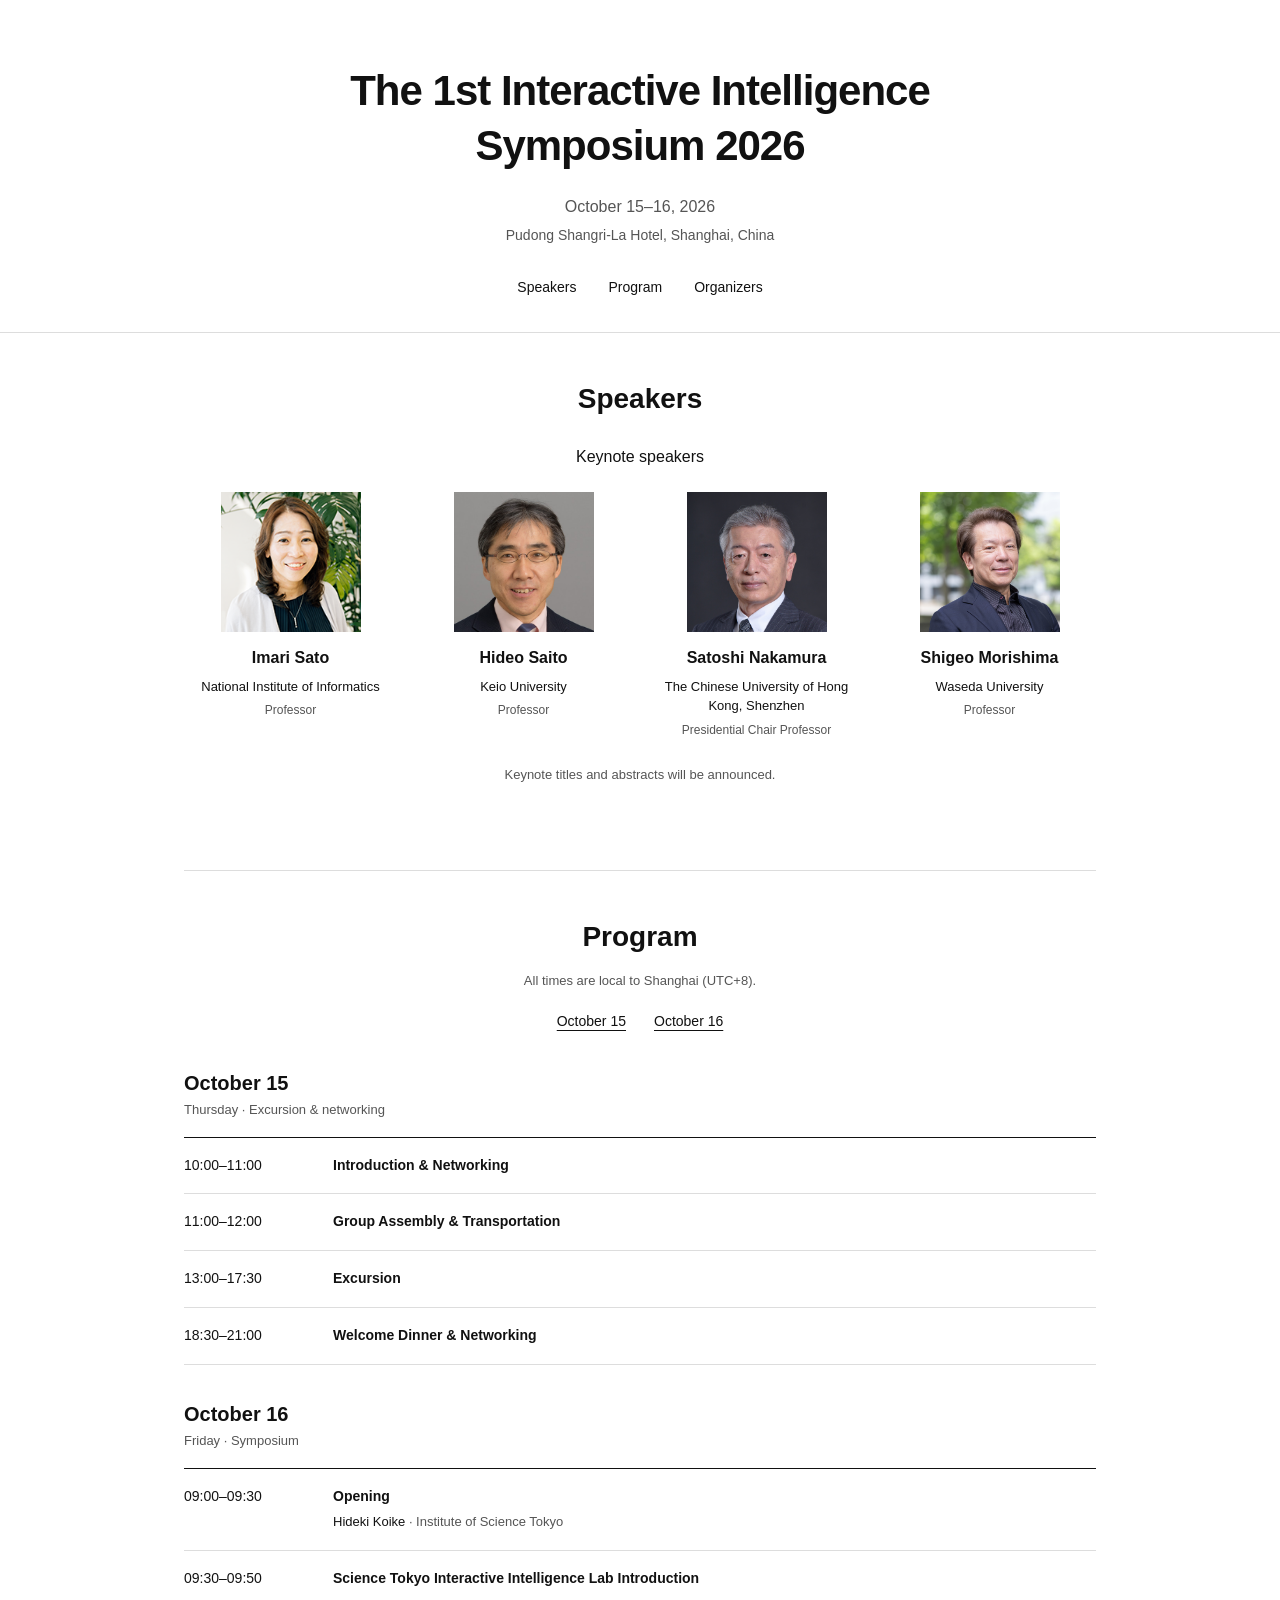
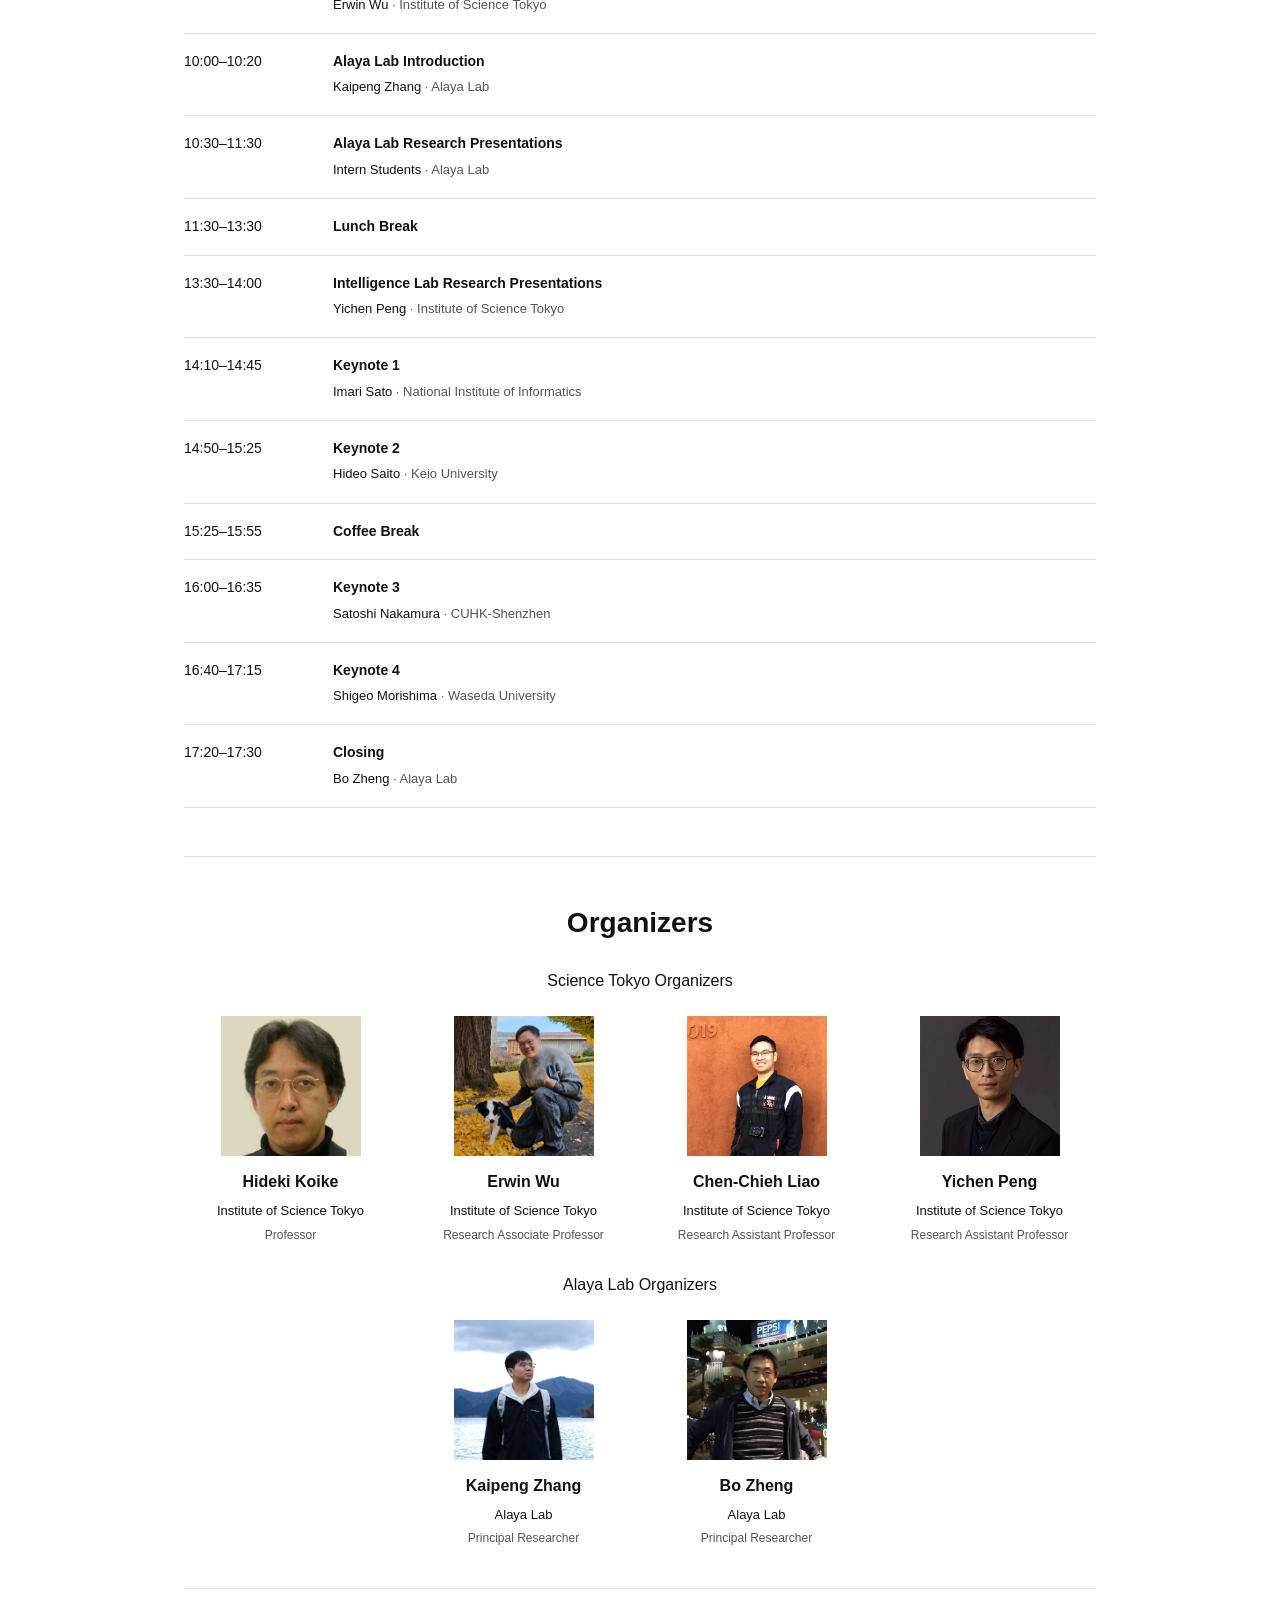
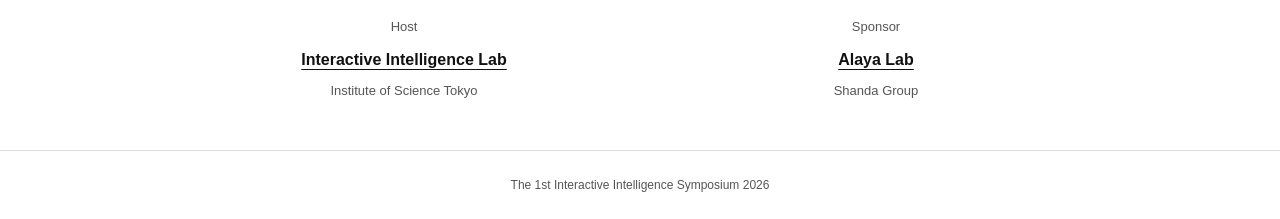
==== commit f17bbcaf: "Remove Bo Zheng from opening session" ====
--- a/index.html
+++ b/index.html
@@ -48,7 +48,7 @@
       <div class="day" id="day-two">
         <h3>October 16 <span>Friday · Symposium</span></h3>
         <ol class="schedule">
-          <li class="schedule-row"><span class="time">09:00–09:30</span><div><h4>Opening</h4><a class="schedule-speaker" href="#hideki-koike">Hideki Koike <span>· Institute of Science Tokyo</span></a><br><a class="schedule-speaker" href="#bo-zheng">Bo Zheng <span>· Alaya Lab</span></a></div></li>
+          <li class="schedule-row"><span class="time">09:00–09:30</span><div><h4>Opening</h4><a class="schedule-speaker" href="#hideki-koike">Hideki Koike <span>· Institute of Science Tokyo</span></a></div></li>
           <li class="schedule-row"><span class="time">09:30–09:50</span><div><h4>Science Tokyo Interactive Intelligence Lab Introduction</h4><a class="schedule-speaker" href="#erwin-wu">Erwin Wu <span>· Institute of Science Tokyo</span></a></div></li>
           <li class="schedule-row"><span class="time">10:00–10:20</span><div><h4>Alaya Lab Introduction</h4><a class="schedule-speaker" href="#kaipeng-zhang">Kaipeng Zhang <span>· Alaya Lab</span></a></div></li>
           <li class="schedule-row"><span class="time">10:30–11:30</span><div><h4>Alaya Lab Research Presentations</h4><p class="schedule-speaker">Intern Students <span>· Alaya Lab</span></p></div></li>
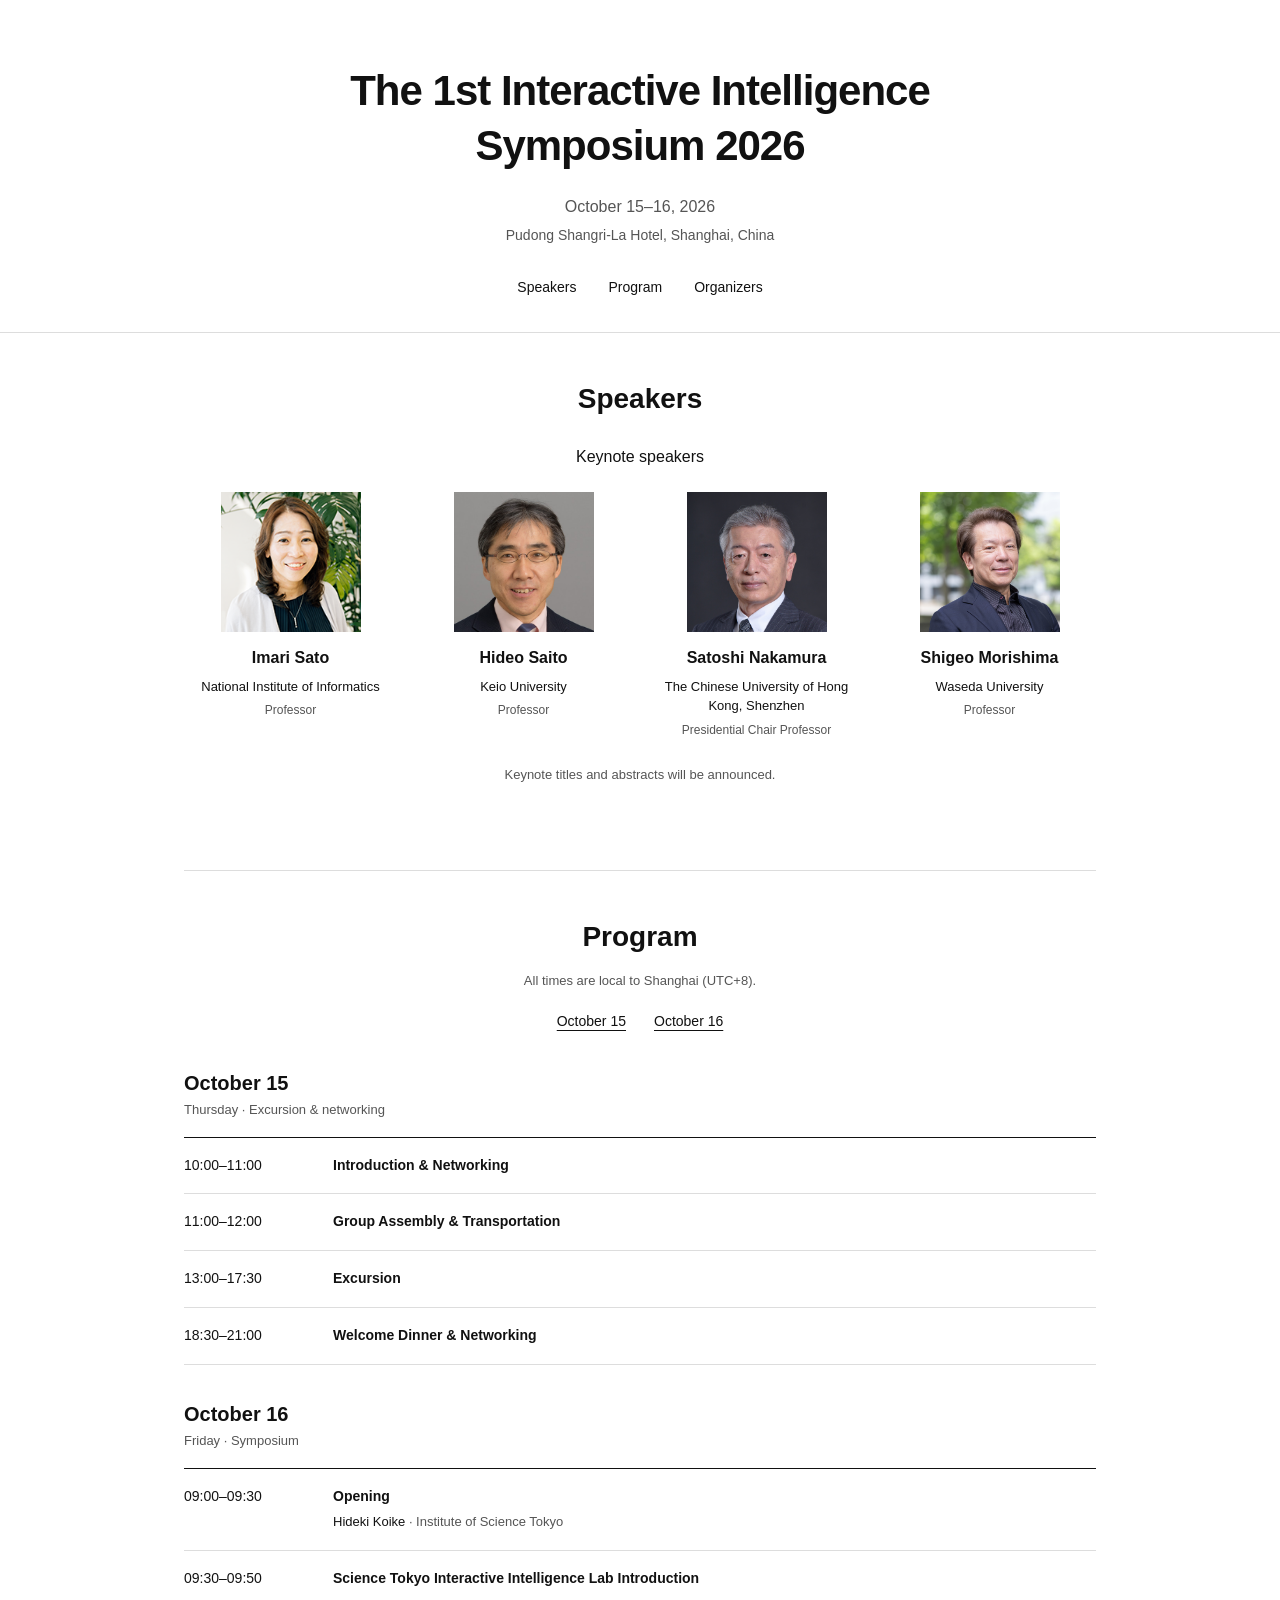
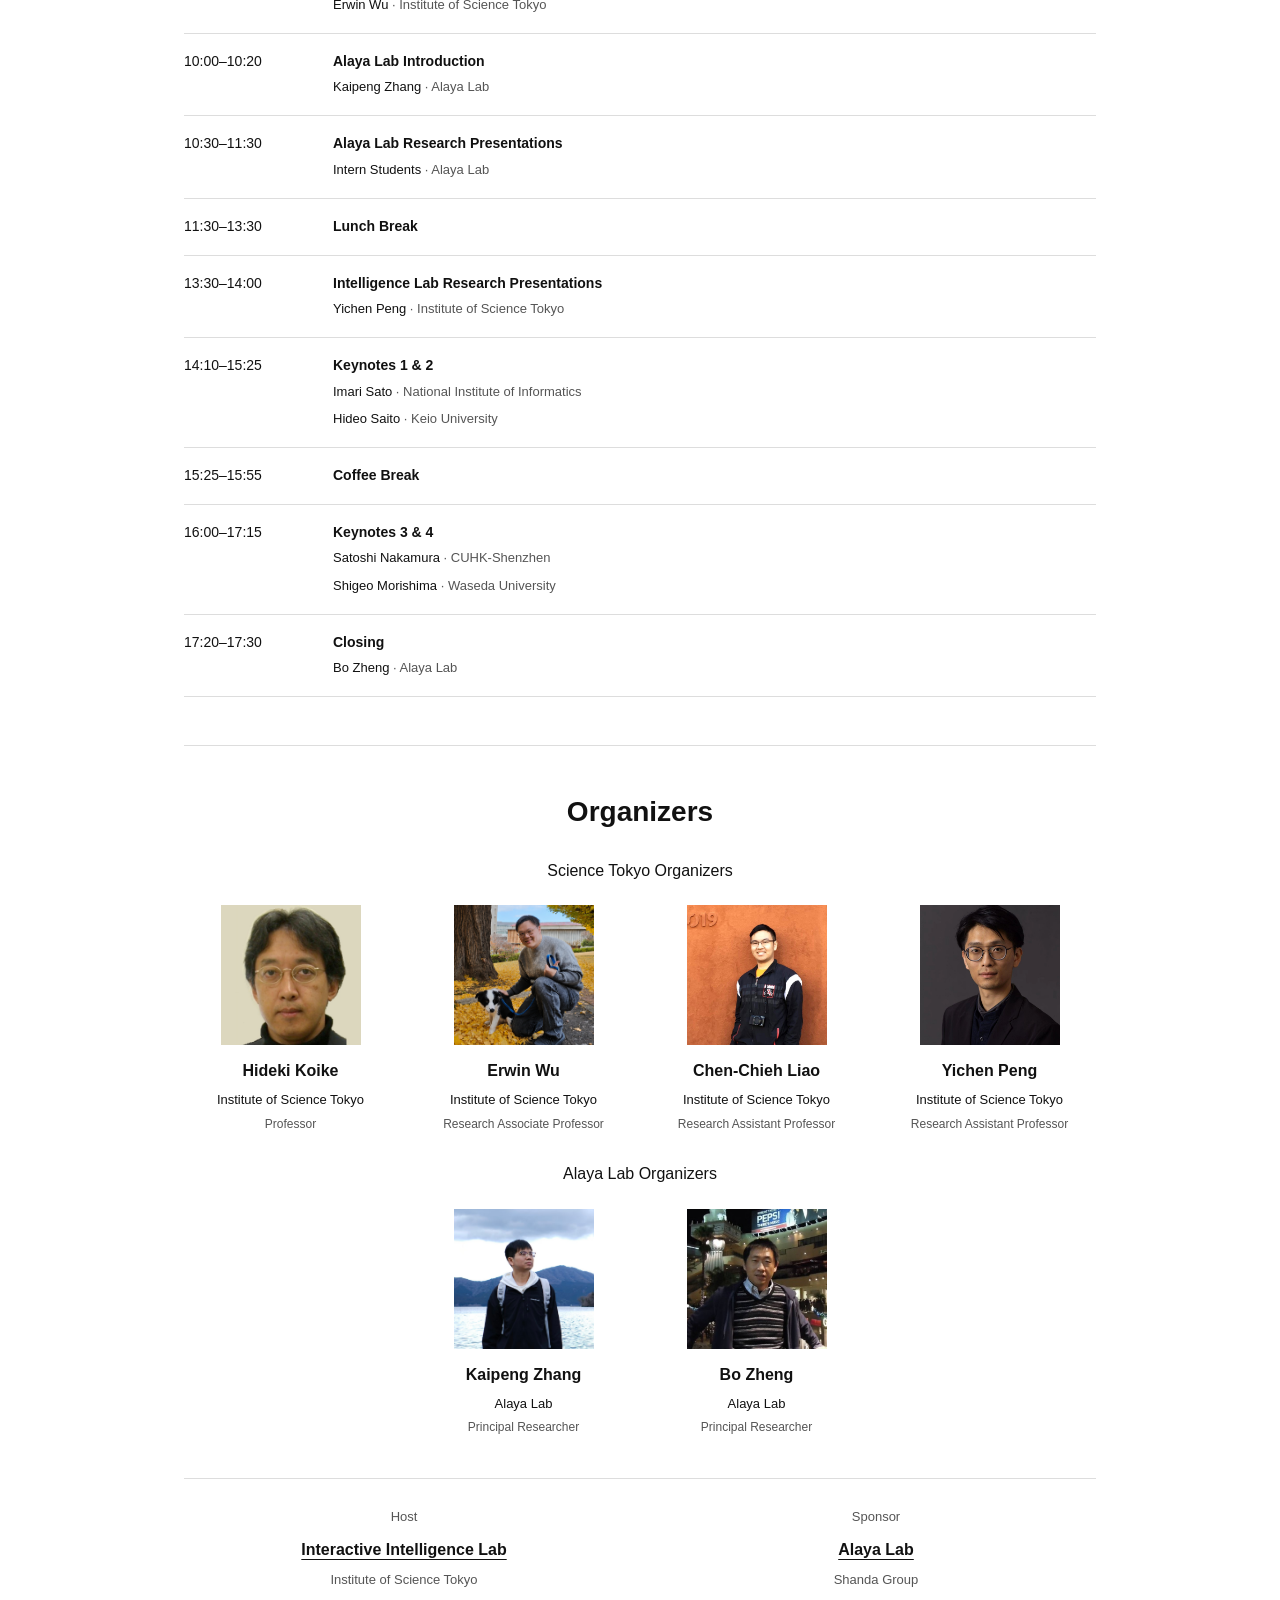
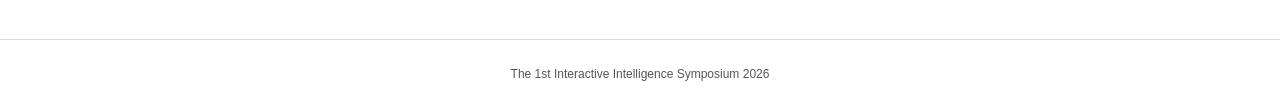
==== commit dab15de3: "Group keynotes into two program sessions" ====
--- a/index.html
+++ b/index.html
@@ -54,11 +54,9 @@
           <li class="schedule-row"><span class="time">10:30–11:30</span><div><h4>Alaya Lab Research Presentations</h4><p class="schedule-speaker">Intern Students <span>· Alaya Lab</span></p></div></li>
           <li class="schedule-row"><span class="time">11:30–13:30</span><div><h4>Lunch Break</h4></div></li>
           <li class="schedule-row"><span class="time">13:30–14:00</span><div><h4>Intelligence Lab Research Presentations</h4><a class="schedule-speaker" href="#yichen-peng">Yichen Peng <span>· Institute of Science Tokyo</span></a></div></li>
-          <li class="schedule-row"><span class="time">14:10–14:45</span><div><h4>Keynote 1</h4><a class="schedule-speaker" href="#imari-sato">Imari Sato <span>· National Institute of Informatics</span></a></div></li>
-          <li class="schedule-row"><span class="time">14:50–15:25</span><div><h4>Keynote 2</h4><a class="schedule-speaker" href="#hideo-saito">Hideo Saito <span>· Keio University</span></a></div></li>
+          <li class="schedule-row"><span class="time">14:10–15:25</span><div><h4>Keynotes 1 &amp; 2</h4><a class="schedule-speaker" href="#imari-sato">Imari Sato <span>· National Institute of Informatics</span></a><br><a class="schedule-speaker" href="#hideo-saito">Hideo Saito <span>· Keio University</span></a></div></li>
           <li class="schedule-row"><span class="time">15:25–15:55</span><div><h4>Coffee Break</h4></div></li>
-          <li class="schedule-row"><span class="time">16:00–16:35</span><div><h4>Keynote 3</h4><a class="schedule-speaker" href="#satoshi-nakamura">Satoshi Nakamura <span>· CUHK-Shenzhen</span></a></div></li>
-          <li class="schedule-row"><span class="time">16:40–17:15</span><div><h4>Keynote 4</h4><a class="schedule-speaker" href="#shigeo-morishima">Shigeo Morishima <span>· Waseda University</span></a></div></li>
+          <li class="schedule-row"><span class="time">16:00–17:15</span><div><h4>Keynotes 3 &amp; 4</h4><a class="schedule-speaker" href="#satoshi-nakamura">Satoshi Nakamura <span>· CUHK-Shenzhen</span></a><br><a class="schedule-speaker" href="#shigeo-morishima">Shigeo Morishima <span>· Waseda University</span></a></div></li>
           <li class="schedule-row"><span class="time">17:20–17:30</span><div><h4>Closing</h4><a class="schedule-speaker" href="#bo-zheng">Bo Zheng <span>· Alaya Lab</span></a></div></li>
         </ol>
       </div>
